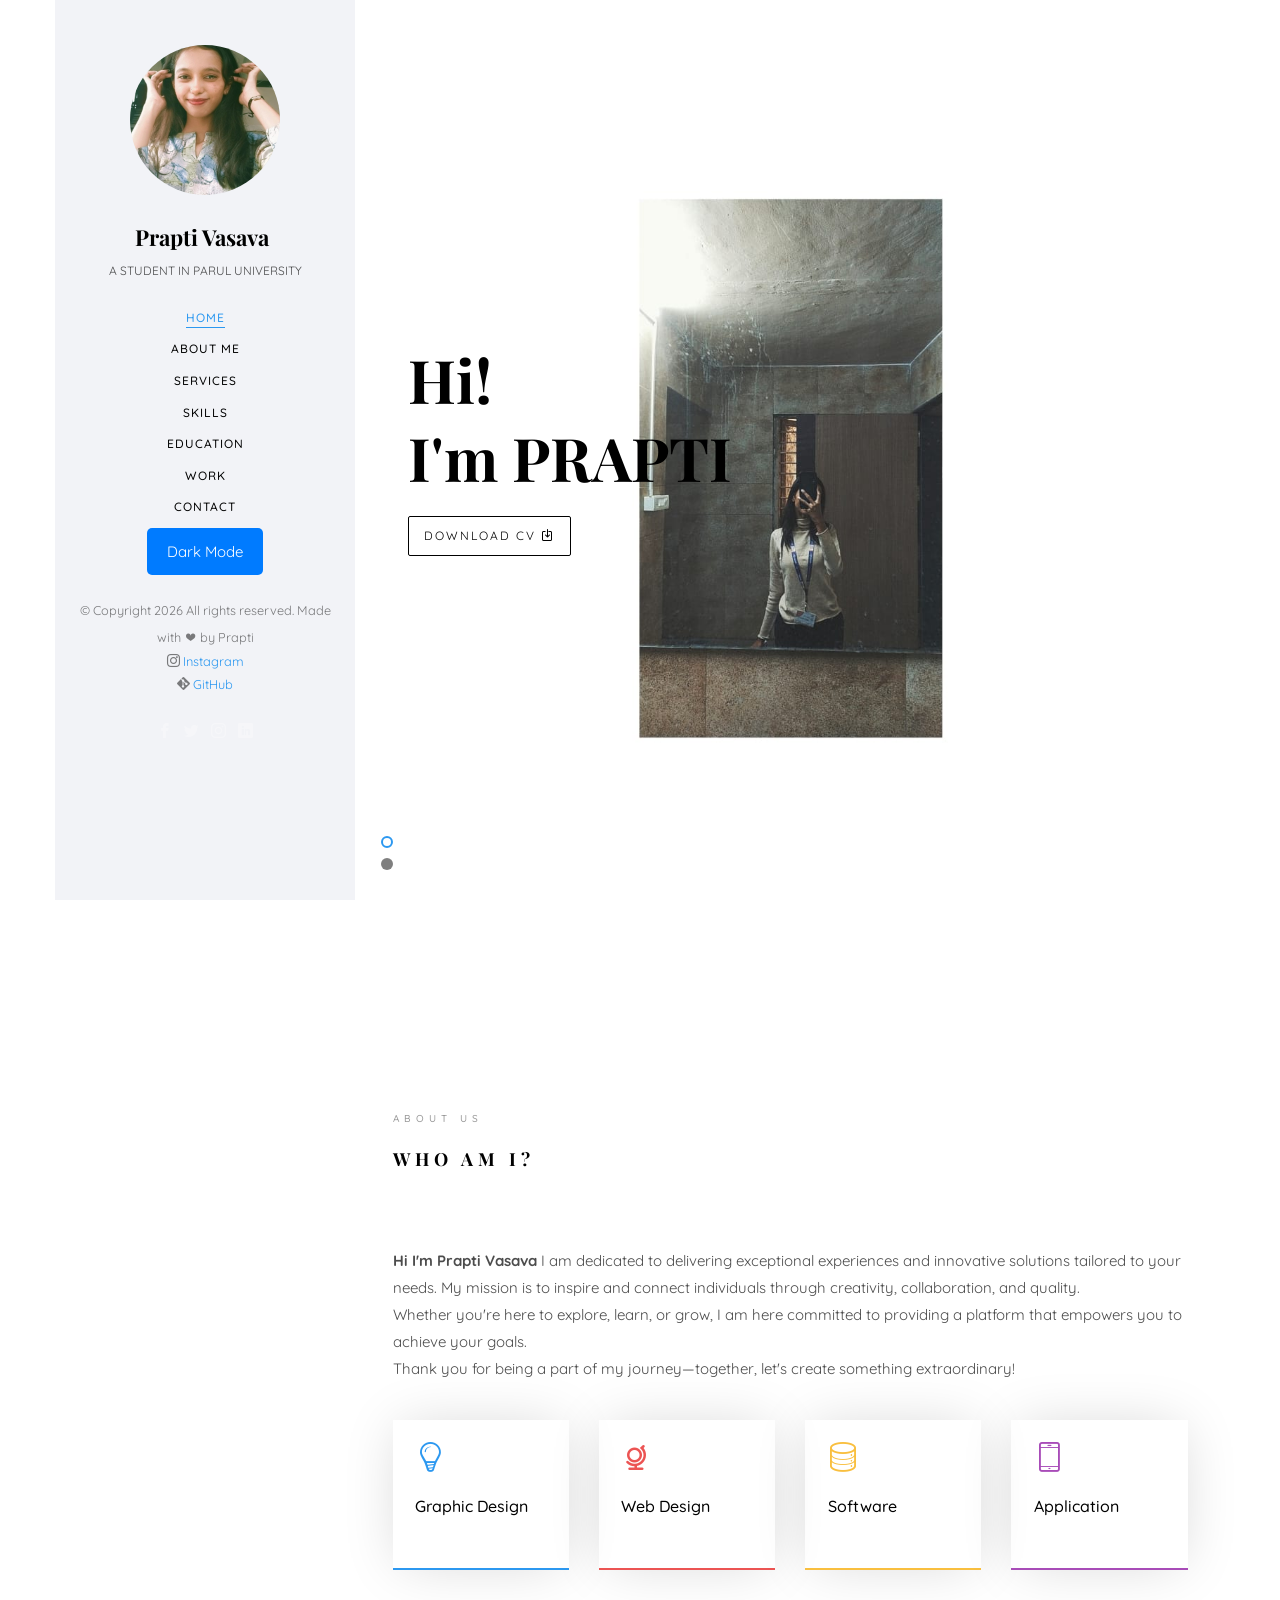
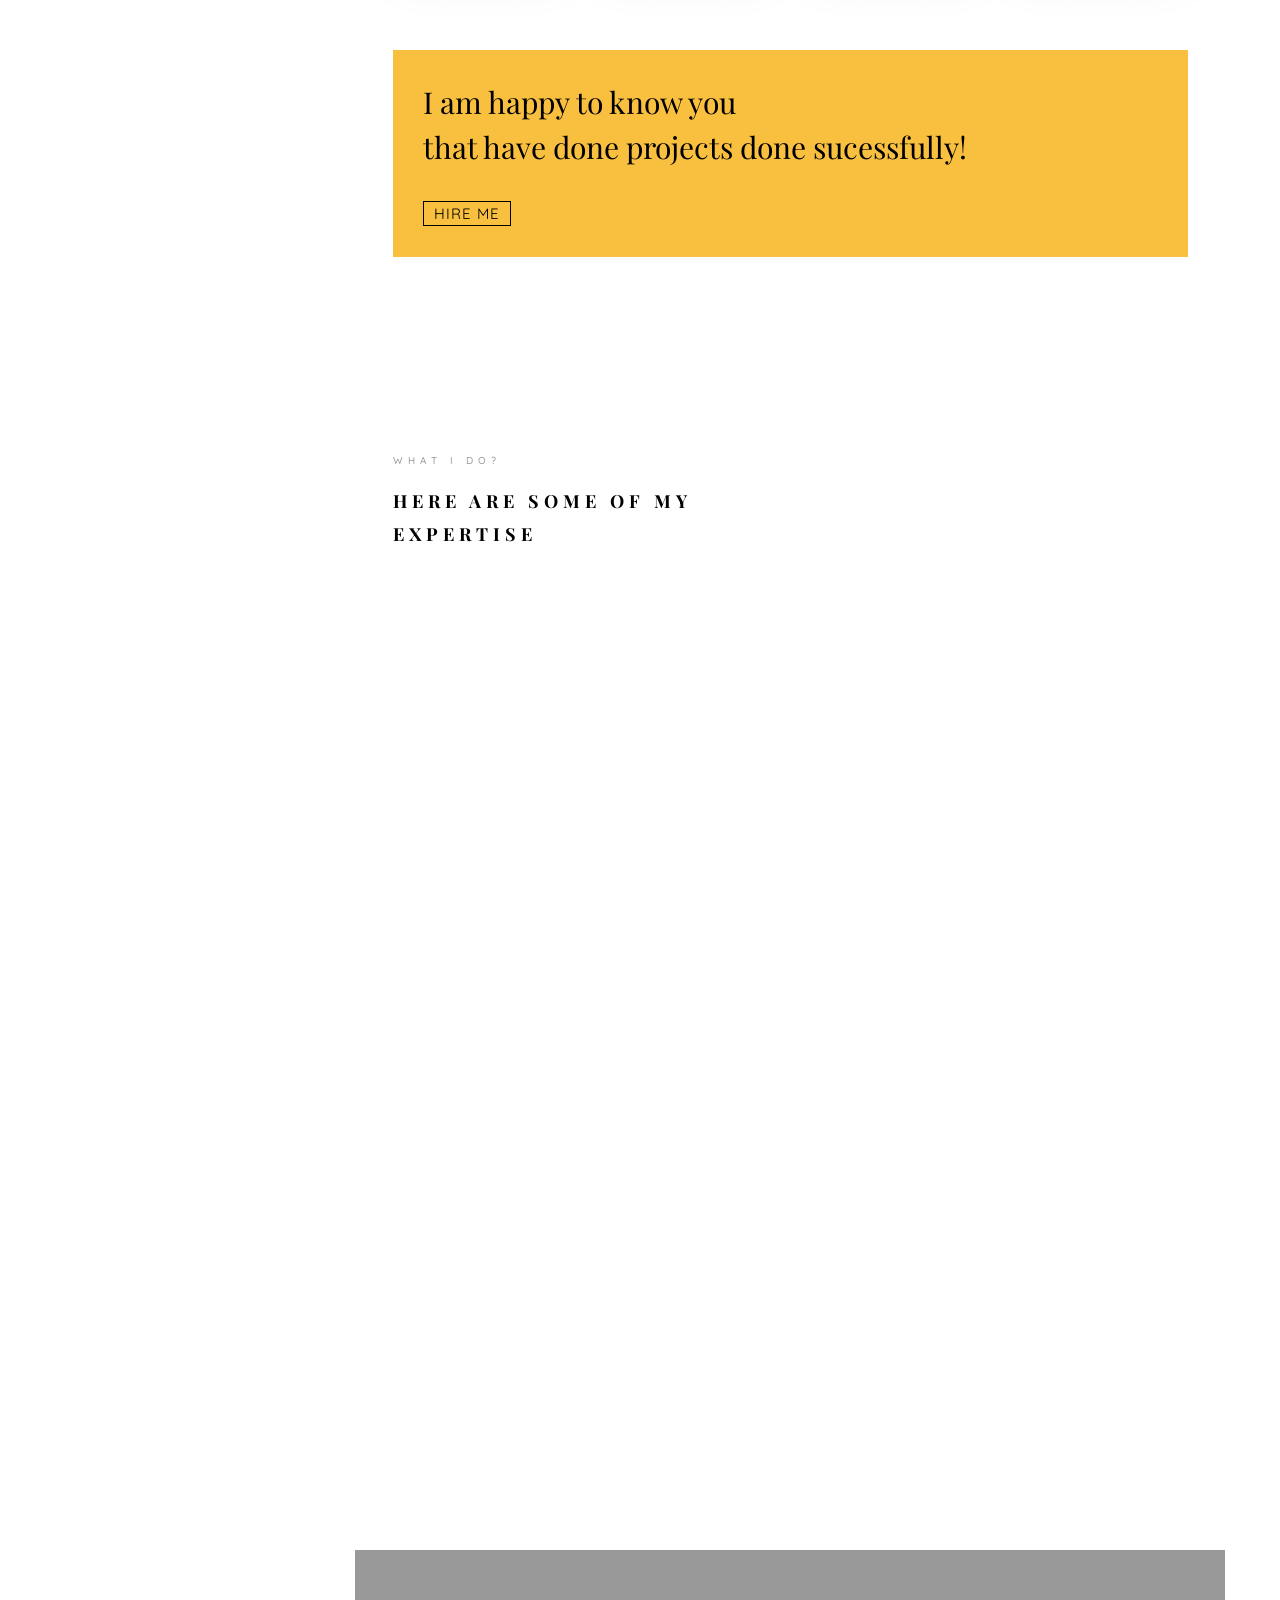
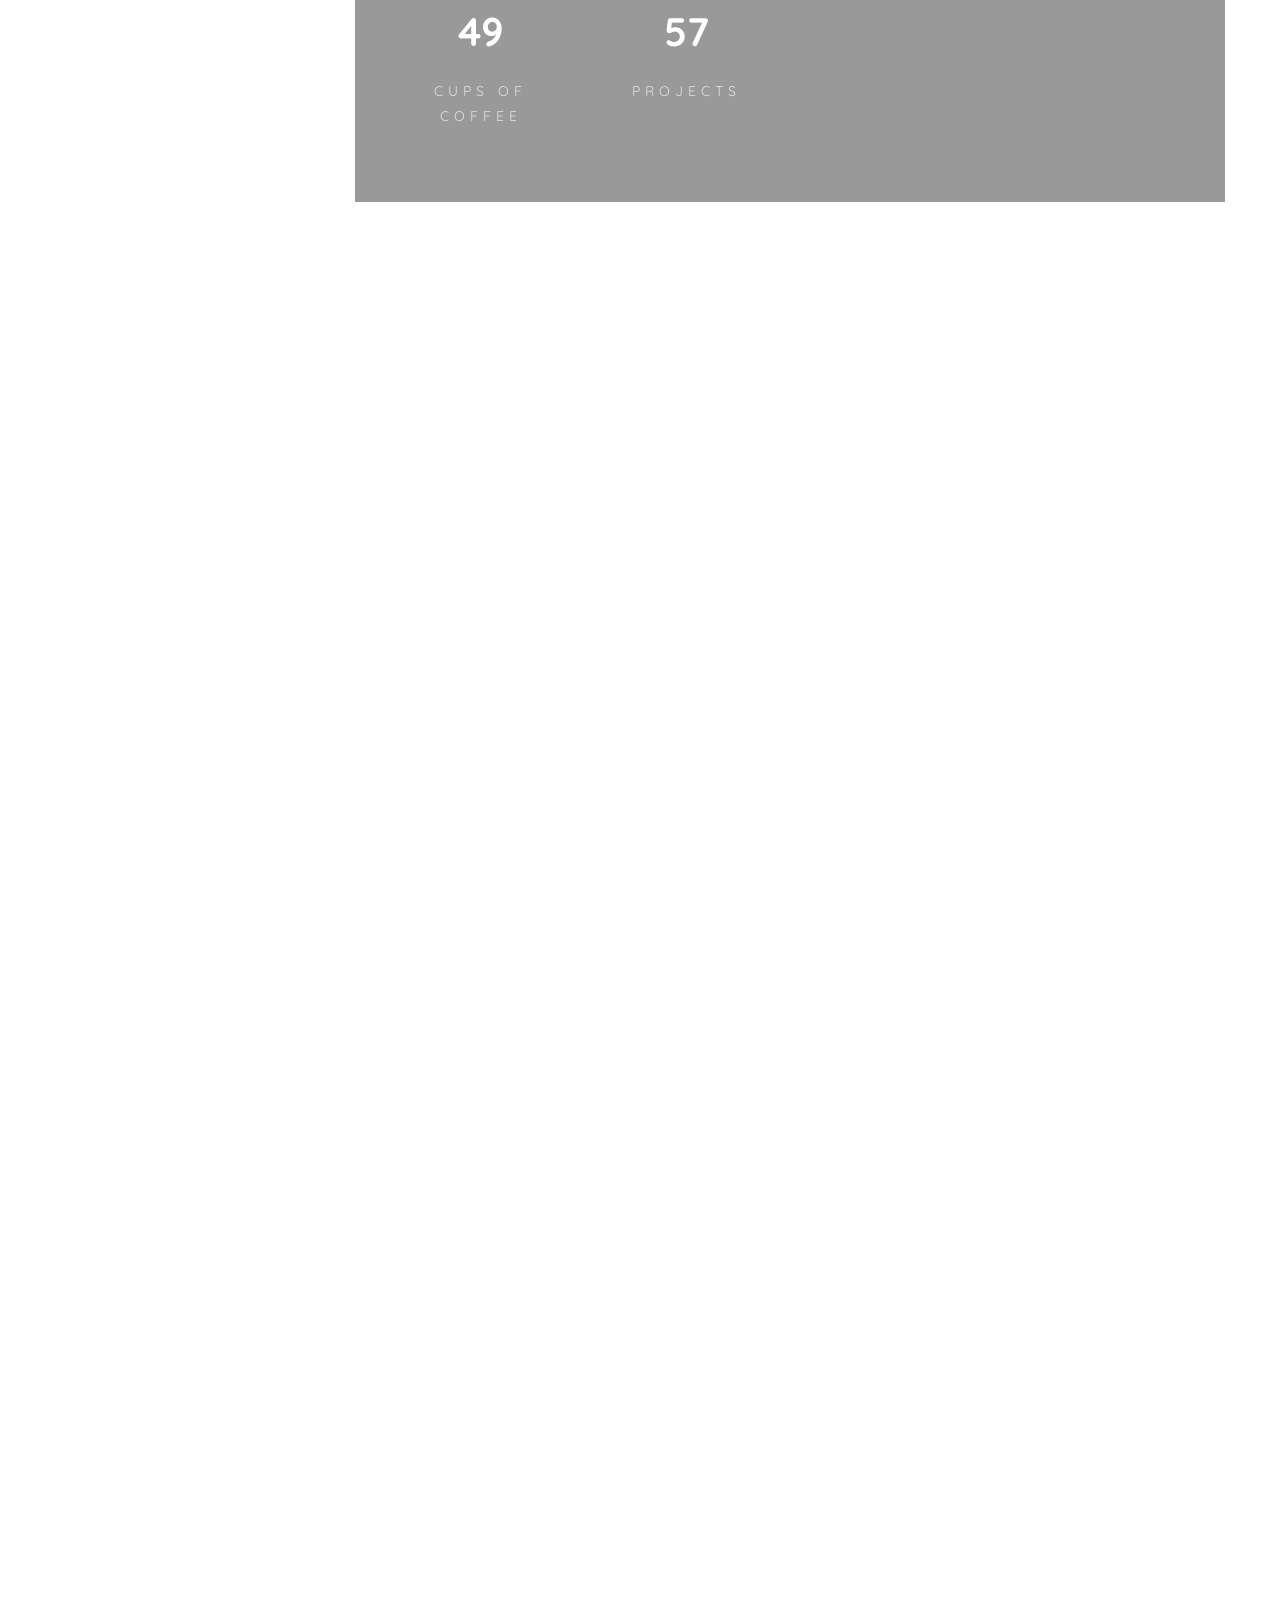
==== index.html @ b692e039 "first commit" ====
<!DOCTYPE HTML>
<html>
	<head>
	<meta charset="utf-8">
	<meta http-equiv="X-UA-Compatible" content="IE=edge">
	<title>Prapti's Portfolio</title>
	<meta name="viewport" content="width=device-width, initial-scale=1">
	<meta name="description" content="" />
	<meta name="keywords" content="" />
	<meta name="author" content="" />

  <!-- Facebook and Twitter integration -->
	<meta property="og:title" content=""/>
	<meta property="og:image" content=""/>
	<meta property="og:url" content=""/>
	<meta property="og:site_name" content=""/>
	<meta property="og:description" content=""/>
	<meta name="twitter:title" content="" />
	<meta name="twitter:image" content="" />
	<meta name="twitter:url" content="" />
	<meta name="twitter:card" content="" />

	<!-- Place favicon.ico and apple-touch-icon.png in the root directory -->
	<link rel="shortcut icon" href="favicon.ico">

	<link href="https://fonts.googleapis.com/css?family=Quicksand:300,400,500,700" rel="stylesheet">
	<link href="https://fonts.googleapis.com/css?family=Playfair+Display:400,400i,700" rel="stylesheet">
	
	<!-- Animate.css -->
	<link rel="stylesheet" href="css/animate.css">
	<!-- Icomoon Icon Fonts-->
	<link rel="stylesheet" href="css/icomoon.css">
	<!-- Bootstrap  -->
	<link rel="stylesheet" href="css/bootstrap.css">
	<!-- Flexslider  -->
	<link rel="stylesheet" href="css/flexslider.css">
	<!-- Flaticons  -->
	<link rel="stylesheet" href="fonts/flaticon/font/flaticon.css">
	<!-- Owl Carousel -->
	<link rel="stylesheet" href="css/owl.carousel.min.css">
	<link rel="stylesheet" href="css/owl.theme.default.min.css">
	<!-- Theme style  -->
	<link rel="stylesheet" href="css/style.css">

	<!-- Modernizr JS -->
	<script src="js/modernizr-2.6.2.min.js"></script>
	<!-- FOR IE9 below -->
	<!--[if lt IE 9]>
	<script src="js/respond.min.js"></script>
	<![endif]-->
             <link rel="shortcut icon" href="favicon.ico" type="image/x-icon">
	</head>

	<body>
		  		
	<div id="colorlib-page">
		<div class="container-wrap">
		<a href="#" class="js-colorlib-nav-toggle colorlib-nav-toggle" data-toggle="collapse" data-target="#navbar" aria-expanded="false" aria-controls="navbar"><i></i></a>
		<aside id="colorlib-aside" role="complementary" class="border js-fullheight">
			<div class="text-center">
				<div class="author-img" style="background-image: url(images/myimage.jpg);"></div>
				<h1 id="colorlib-logo"><a href="#">Prapti Vasava</a></h1>
				<span class="position">A Student</a> in Parul University</span>
			</div>
			<nav id="colorlib-main-menu" role="navigation" class="navbar">
				<div id="navbar" class="collapse">
					<ul>
						<li class="active"><a href="portfolio.html" data-nav-section="home">Home</a></li>
						<li><a href="AboutUs.html" data-nav-section="about">About Me</a></li>
						<li><a href="#" data-nav-section="services">Services</a></li>
						<li><a href="#" data-nav-section="skills">Skills</a></li>
						<li><a href="#" data-nav-section="education">Education</a></li>
						
						<li><a href="#" data-nav-section="work">Work</a></li>
						
						<li><a href="Contactus.html" data-nav-section="contact">Contact</a></li>
						<button id="darkModeToggle">Dark Mode</button>
						<!-- JavaScript for Dark Mode -->
							<script>
								// Add event listener for the toggle button
								document.getElementById('darkModeToggle').addEventListener('click', function () {
									document.body.classList.toggle('dark-mode'); // Toggle the 'dark-mode' class on the body element
								});
						</script>
											</ul>
										</div>
									</nav>
									

										<!-- JavaScript for Auto Scrolling -->
							<script>
								let scrollSpeed = 0; // Pixels per frame

								function autoScroll() {
									window.scrollBy(0, scrollSpeed); // Scroll vertically by the scrollSpeed value
									if ((window.innerHeight + window.scrollY) < document.body.offsetHeight) {
										requestAnimationFrame(autoScroll); // Continue scrolling if not at the bottom
									} else {
										window.scrollTo(0, 0); // Scroll back to the top once reaching the bottom
										requestAnimationFrame(autoScroll); // Restart scrolling
									}
								}

								// Start automatic scrolling when the page loads
								window.onload = autoScroll;
						 </script>



			<div class="colorlib-footer">
				<p><small>&copy; <!-- Link back to Colorlib can't be removed. Template is licensed under CC BY 3.0. -->
Copyright <script>document.write(new Date().getFullYear());</script> All rights reserved. Made with <i class="icon-heart" aria-hidden="true"></i> by Prapti <a href="https://colorlib.com" target="_blank"></a>
<!-- Link back to Colorlib can't be removed. Template is licensed under CC BY 3.0. --> </span> <span><i class="icon-instagram"></i> <a href="https://www.instagram.com/prapti___15/" target="_blank">Instagram</a></span> <span><i class="icon-git"></i> <a href="https://github.com/praptivsv" target="_blank">GitHub</a></span></small></p>
				<ul>
					<li><a href="#"><i class="icon-facebook2"></i></a></li>
					<li><a href="#"><i class="icon-twitter2"></i></a></li>
					<li><a href="#"><i class="icon-instagram"></i></a></li>
					<li><a href="#"><i class="icon-linkedin2"></i></a></li>
				</ul>
			</div>

		</aside>

		<div id="colorlib-main">
			<section id="colorlib-hero" class="js-fullheight" data-section="home">
				<div class="flexslider js-fullheight">
					<ul class="slides">
				   	<li style="background-image: url(images/image1.jpg);">
				   		<div class="overlay"></div>
				   		<div class="container-fluid">
				   			<div class="row">
					   			<div class="col-md-6 col-md-offset-3 col-md-pull-3 col-sm-12 col-xs-12 js-fullheight slider-text">
					   				<div class="slider-text-inner js-fullheight">
					   					<div class="desc">
						   					<h1>Hi! <br>I'm PRAPTI</h1>
			
												<p><a class="btn btn-primary btn-learn">Download CV <i class="icon-download4"></i></a></p>
											</div>
					   				</div>
					   			</div>
					   		</div>
				   		</div>
				   	</li>
				   	<li style="background-image: url(images/image2.jpg);">
				   		<div class="overlay"></div>
				   		<div class="container-fluid">
				   			<div class="row">
					   			<div class="col-md-6 col-md-offset-3 col-md-pull-3 col-sm-12 col-xs-12 js-fullheight slider-text">
					   				<div class="slider-text-inner">
					   					<div class="desc">
						   					<h1>I am <br>a Designer</h1>
												<h2><a href="https://colorlib.com/" target="_blank"></a></h2>
												<p><a class="btn btn-primary btn-learn">View Portfolio <i class="icon-briefcase3"></i></a></p>
											</div>
					   				</div>
					   			</div>
					   		</div>
				   		</div>
				   	</li>
				  	</ul>
			  	</div>
			</section>

			<section class="colorlib-about" data-section="about">
				<div class="colorlib-narrow-content">
					<div class="row">
						<div class="col-md-12">
							<div class="row row-bottom-padded-sm animate-box" data-animate-effect="fadeInLeft">
								<div class="col-md-12">
									<div class="about-desc">
										<span class="heading-meta">About Us</span>
										<h2 class="colorlib-heading">Who Am I?</h2>
										<p><strong>Hi I'm Prapti Vasava</strong> I am dedicated to delivering exceptional experiences and innovative solutions tailored to your needs. My mission is to inspire and connect individuals through creativity, collaboration, and quality. <br>
											Whether you're here to explore, learn, or grow, I am here committed to providing a platform that empowers you to achieve your goals. <br>
											Thank you for being a part of my journey—together, let's create something extraordinary! </p>
									</div>
								</div>
							</div>
							<div class="row">
								<div class="col-md-3 animate-box" data-animate-effect="fadeInLeft">
									<div class="services color-1">
										<span class="icon2"><i class="icon-bulb"></i></span>
										<h3>Graphic Design</h3>
									</div>
								</div>
								<div class="col-md-3 animate-box" data-animate-effect="fadeInRight">
									<div class="services color-2">
										<span class="icon2"><i class="icon-globe-outline"></i></span>
										<h3>Web Design</h3>
									</div>
								</div>
								<div class="col-md-3 animate-box" data-animate-effect="fadeInTop">
									<div class="services color-3">
										<span class="icon2"><i class="icon-data"></i></span>
										<h3>Software</h3>
									</div>
								</div>
								<div class="col-md-3 animate-box" data-animate-effect="fadeInBottom">
									<div class="services color-4">
										<span class="icon2"><i class="icon-phone3"></i></span>
										<h3>Application</h3>
									</div>
								</div>
							</div>
							<div class="row">
								<div class="col-md-12 animate-box" data-animate-effect="fadeInLeft">
									<div class="hire">
										<h2>I am happy to know you <br>that have done projects done sucessfully!</h2>
										<a href="Contactus.html" class="btn-hire">Hire me</a>
									</div>
								</div>
							</div>
						</div>
					</div>
				</div>
			</section>

			<section class="colorlib-services" data-section="services">
				<div class="colorlib-narrow-content">
					<div class="row">
						<div class="col-md-6 col-md-offset-3 col-md-pull-3 animate-box" data-animate-effect="fadeInLeft">
							<span class="heading-meta">What I do?</span>
							<h2 class="colorlib-heading">Here are some of my expertise</h2>
						</div>
					</div>
					<div class="row row-pt-md">
						<div class="col-md-4 text-center animate-box">
							<div class="services color-1">
								<span class="icon">
									<i class="icon-bulb"></i>
								</span>
								<div class="desc">
									<h3>Design and User Interface</h3>
									<p><b>UI/UX Design</b><br>CSS Animation and Transition Effects</p>
								</div>
							</div>
						</div>
						<div class="col-md-4 text-center animate-box">
							<div class="services color-2">
								<span class="icon">
									<i class="icon-data"></i>
								</span>
								<div class="desc">
									<h3>Technical Skills</h3>
									<p><b>Programming Languages:</b> HTML,CSS,JS,Python,Java. <br>
									   <b>Web Development:</b> Responsive Design <br>
									</p>
								</div>
							</div>
						</div>
						<div class="col-md-4 text-center animate-box">
							<div class="services color-3">
								<span class="icon">
									<i class="icon-phone3"></i>
								</span>
								<div class="desc">
									<h3>Soft Skills</h3>
									<p>Communication and Collaboration <br>
									   Time Management, Leadership and Teamwork</p>
								</div>
							</div>
						</div>
						<div class="col-md-4 text-center animate-box">
							<div class="services color-4">
								<span class="icon">
									<i class="icon-layers2"></i>
								</span>
								<div class="desc">
									<h3>Tools and Technologies</h3>
									<p>DEs and Code Editors: Visual Studio Code and Eclipse</p>
								</div>
							</div>
						</div>
						<div class="col-md-4 text-center animate-box">
							<div class="services color-5">
								<span class="icon">
									<i class="icon-data"></i>
								</span>
								<div class="desc">
									<h3>CMS (Content Management Systems)</h3>
									<p>Customizing themes and templates using HTML, CSS, and sometimes JavaScript.</p>
								</div>
							</div>
						</div>
						<div class="col-md-4 text-center animate-box">
							<div class="services color-6">
								<span class="icon">
									<i class="icon-phone3"></i>
								</span>
								<div class="desc">
									<h3>Graphic Design for Web</h3>
									<p>Skills in creating custom graphics,icons, and banners using tools like Adobe Photoshop or Canva.</p>
								</div>
							</div>
						</div>
					</div>
				</div>
			</section>
			
			<div id="colorlib-counter" class="colorlib-counters" style="background-image: url(images/nature.jpg);" data-stellar-background-ratio="0.5">
				<div class="overlay"></div>
				<div class="colorlib-narrow-content">
					<div class="row">
					</div>
					<div class="row">
						<div class="col-md-3 text-center animate-box">
							<span class="colorlib-counter js-counter" data-from="0" data-to="309" data-speed="5000" data-refresh-interval="50"></span>
							<span class="colorlib-counter-label">Cups of coffee</span>
						</div>
						<div class="col-md-3 text-center animate-box">
							<span class="colorlib-counter js-counter" data-from="0" data-to="356" data-speed="5000" data-refresh-interval="50"></span>
							<span class="colorlib-counter-label">Projects</span>
						</div>
						<div class="col-md-3 text-center animate-box">
							<span class="colorlib-counter js-counter" data-from="0" data-to="30" data-speed="5000" data-refresh-interval="50"></span>
							<span class="colorlib-counter-label">Clients</span>
						</div>
						<div class="col-md-3 text-center animate-box">
							<span class="colorlib-counter js-counter" data-from="0" data-to="10" data-speed="5000" data-refresh-interval="50"></span>
							<span class="colorlib-counter-label">Partners</span>
						</div>
					</div>
				</div>
			</div>

			<section class="colorlib-skills" data-section="skills">
				<div class="colorlib-narrow-content">
					<div class="row">
						<div class="col-md-6 col-md-offset-3 col-md-pull-3 animate-box" data-animate-effect="fadeInLeft">
							<span class="heading-meta">My Specialty</span>
							<h2 class="colorlib-heading animate-box">My Skills</h2>
						</div>
					</div>
					<div class="row">
						<div class="col-md-12 animate-box" data-animate-effect="fadeInLeft">
							<p>The Big Oxmox advised her not to do so, because there were thousands of bad Commas, wild Question Marks and devious Semikoli, but the Little Blind Text didn’t listen. She packed her seven versalia, put her initial into the belt and made herself on the way.</p>
						</div>
						<div class="col-md-6 animate-box" data-animate-effect="fadeInLeft">
							<div class="progress-wrap">
								<h3>Photoshop</h3>
								<div class="progress">
								 	<div class="progress-bar color-1" role="progressbar" aria-valuenow="50"
								  	aria-valuemin="0" aria-valuemax="100" style="width:50%">
								    <span>50%</span>
								  	</div>
								</div>
							</div>
						</div>
						<div class="col-md-6 animate-box" data-animate-effect="fadeInRight">
							<div class="progress-wrap">
								<h3>jQuery</h3>
								<div class="progress">
								 	<div class="progress-bar color-2" role="progressbar" aria-valuenow="60"
								  	aria-valuemin="0" aria-valuemax="100" style="width:60%">
								    <span>60%</span>
								  	</div>
								</div>
							</div>
						</div>
						<div class="col-md-6 animate-box" data-animate-effect="fadeInLeft">
							<div class="progress-wrap">
								<h3>HTML5</h3>
								<div class="progress">
								 	<div class="progress-bar color-3" role="progressbar" aria-valuenow="85"
								  	aria-valuemin="0" aria-valuemax="100" style="width:85%">
								    <span>85%</span>
								  	</div>
								</div>
							</div>
						</div>
						<div class="col-md-6 animate-box" data-animate-effect="fadeInRight">
							<div class="progress-wrap">
								<h3>CSS3</h3>
								<div class="progress">
								 	<div class="progress-bar color-4" role="progressbar" aria-valuenow="50"
								  	aria-valuemin="0" aria-valuemax="100" style="width:50%">
								    <span>50%</span>
								  	</div>
								</div>
							</div>
						</div>
						<div class="col-md-6 animate-box" data-animate-effect="fadeInLeft">
							<div class="progress-wrap">
								<h3>WordPress</h3>
								<div class="progress">
								 	<div class="progress-bar color-5" role="progressbar" aria-valuenow="10"
								  	aria-valuemin="0" aria-valuemax="100" style="width:10%">
								    <span>10%</span>
								  	</div>
								</div>
							</div>
						</div>
						<div class="col-md-6 animate-box" data-animate-effect="fadeInRight">
							<div class="progress-wrap">
								<h3>SEO</h3>
								<div class="progress">
								 	<div class="progress-bar color-6" role="progressbar" aria-valuenow="0"
								  	aria-valuemin="0" aria-valuemax="100" style="width:0%">
								    <span>0%</span>
								  	</div>
								</div>
							</div>
						</div>
					</div>
				</div>
			</section>

			<section class="colorlib-education" data-section="education">
				<div class="colorlib-narrow-content">
					<div class="row">
						<div class="col-md-6 col-md-offset-3 col-md-pull-3 animate-box" data-animate-effect="fadeInLeft">
							<span class="heading-meta">Education</span>
							<h2 class="colorlib-heading animate-box">Education</h2>
						</div>
					</div>
					<div class="row">
						<div class="col-md-12 animate-box" data-animate-effect="fadeInLeft">
							<div class="fancy-collapse-panel">
								<div class="panel-group" id="accordion" role="tablist" aria-multiselectable="true">
									<div class="panel panel-default">
									    <div class="panel-heading" role="tab" id="headingOne">
									        <h4 class="panel-title">
									            <a data-toggle="collapse" data-parent="#accordion" href="#collapseOne" aria-expanded="true" aria-controls="collapseOne">Bachelor Degree Graphic Design
									            </a>
									        </h4>
									    </div>
									    <div id="collapseOne" class="panel-collapse collapse in" role="tabpanel" aria-labelledby="headingOne">
									         <div class="panel-body">
									            <div class="row">
										      		<div class="col-md-6">
										      			<p>Currently studying Btech of Copmuter Science at <strong>PARUL UNIVERSITY</strong> </p>
										      		</div>
										      		<div class="col-md-6">
										      			
										      		</div>
										      	</div>
									         </div>
									    </div>
									</div>
									
									<div class="panel panel-default">
									    <div class="panel-heading" role="tab" id="headingThree">
									        <h4 class="panel-title">
									            <a class="collapsed" data-toggle="collapse" data-parent="#accordion" href="#collapseThree" aria-expanded="false" aria-controls="collapseThree">Diploma in Computer Engineering
									            </a>
									        </h4>
									    </div>
									    <div id="collapseThree" class="panel-collapse collapse" role="tabpanel" aria-labelledby="headingThree">
									        <div class="panel-body">
									            <p>Completed Diploma in Computer from <strong>RMS CAMPUS</strong>, with 8.98 CGPA</p>	
									        </div>
									    </div>
									</div>


									<div class="panel panel-default">
									    <div class="panel-heading" role="tab" id="headingFive">
									        <h4 class="panel-title">
									            <a class="collapsed" data-toggle="collapse" data-parent="#accordion" href="#collapseFive" aria-expanded="false" aria-controls="collapseFive">High School Secondary Education
									            </a>
									        </h4>
									    </div>
									    <div id="collapseFive" class="panel-collapse collapse" role="tabpanel" aria-labelledby="headingFive">
									        <div class="panel-body">
									            <p>Completed higher education throug <strong>SHREE AMBE VIDYALAYA SCHOOL</strong>, with great learning skills</p>	
									        </div>
									    </div>
									</div>
								</div>
							</div>
						</div>
					</div>
				</div>
			</section>

			<section class="colorlib-work" data-section="work">
				<div class="colorlib-narrow-content">
					<div class="row">
						<div class="col-md-6 col-md-offset-3 col-md-pull-3 animate-box" data-animate-effect="fadeInLeft">
							<span class="heading-meta">My Work</span>
							<h2 class="colorlib-heading animate-box">Recent Work</h2>
						</div>
					</div>
					
					<div class="row">
						<div class="col-md-6 animate-box" data-animate-effect="fadeInLeft">
							<div class="project" style="background-image: url(images/logo.png);">
								<div class="desc">
									<div class="con">
										<h3><a href="../homepage.html">Work 01</a></h3>
										<span>Website</span>
										<p class="icon">
											<span><a href="#"><i class="icon-share3"></i></a></span>
											<span><a href="#"><i class="icon-eye"></i> 100</a></span>
											<span><a href="#"><i class="icon-heart"></i> 49</a></span>
										</p>
									</div>
								</div>
							</div>
						</div>
						<div class="col-md-6 animate-box" data-animate-effect="fadeInRight">
							<div class="project" style="background-image: url(images/jewll.png);">
								<div class="desc">
									<div class="con">
										<h3><a href="D:/Projects/Jewll/index.html">Work 02</a></h3>
										<span>Animation</span>
										<p class="icon">
											<span><a href="#"><i class="icon-share3"></i></a></span>
											<span><a href="#"><i class="icon-eye"></i> 100</a></span>
											<span><a href="#"><i class="icon-heart"></i> 49</a></span>
										</p>
									</div>
								</div>
							</div>
						</div>
						<div class="col-md-6 animate-box" data-animate-effect="fadeInTop">
							<div class="project" style="background-image: url(images/img-3.jpg);">
								<div class="desc">
									<div class="con">
										<h3><a href="work.html">Work 03</a></h3>
										<span>Illustration</span>
										<p class="icon">
											<span><a href="#"><i class="icon-share3"></i></a></span>
											<span><a href="#"><i class="icon-eye"></i> 100</a></span>
											<span><a href="#"><i class="icon-heart"></i> 49</a></span>
										</p>
									</div>
								</div>
							</div>
						</div>
						<div class="col-md-6 animate-box" data-animate-effect="fadeInBottom">
							<div class="project" style="background-image: url(images/img-4.jpg);">
								<div class="desc">
									<div class="con">
										<h3><a href="work.html">Work 04</a></h3>
										<span>Application</span>
										<p class="icon">
											<span><a href="#"><i class="icon-share3"></i></a></span>
											<span><a href="#"><i class="icon-eye"></i> 100</a></span>
											<span><a href="#"><i class="icon-heart"></i> 49</a></span>
										</p>
									</div>
								</div>
							</div>
						</div>
						<div class="col-md-6 animate-box" data-animate-effect="fadeInLeft">
							<div class="project" style="background-image: url(images/img-5.jpg);">
								<div class="desc">
									<div class="con">
										<h3><a href="work.html">Work 05</a></h3>
										<span>Graphic, Logo</span>
										<p class="icon">
											<span><a href="#"><i class="icon-share3"></i></a></span>
											<span><a href="#"><i class="icon-eye"></i> 100</a></span>
											<span><a href="#"><i class="icon-heart"></i> 49</a></span>
										</p>
									</div>
								</div>
							</div>
						</div>
						<div class="col-md-6 animate-box" data-animate-effect="fadeInRight">
							<div class="project" style="background-image: url(images/img-6.jpg);">
								<div class="desc">
									<div class="con">
										<h3><a href="work.html">Work 06</a></h3>
										<span>Web Design</span>
										<p class="icon">
											<span><a href="#"><i class="icon-share3"></i></a></span>
											<span><a href="#"><i class="icon-eye"></i> 100</a></span>
											<span><a href="#"><i class="icon-heart"></i> 49</a></span>
										</p>
									</div>
								</div>
							</div>
						</div>
					</div>
					<div class="row">
						<div class="col-md-12 animate-box">
							<p><a href="#" class="btn btn-primary btn-lg btn-load-more">Load more <i class="icon-reload"></i></a></p>
						</div>
					</div>
				</div>
			</section>

			

			<section class="colorlib-contact" data-section="contact">
				<div class="colorlib-narrow-content">
					<div class="row">
						<div class="col-md-6 col-md-offset-3 col-md-pull-3 animate-box" data-animate-effect="fadeInLeft">
							<span class="heading-meta">Get in Touch</span>
							<h2 class="colorlib-heading">Contact</h2>
						</div>
					</div>
					<div class="row">
						<div class="col-md-5">
							<div class="colorlib-feature colorlib-feature-sm animate-box" data-animate-effect="fadeInLeft">
								<div class="colorlib-icon">
									<i class="icon-globe-outline"></i>
								</div>
								<div class="colorlib-text">
									<p><a href="#">info@domain.com</a></p>
								</div>
							</div>

							<div class="colorlib-feature colorlib-feature-sm animate-box" data-animate-effect="fadeInLeft">
								<div class="colorlib-icon">
									<i class="icon-map"></i>
								</div>
								<div class="colorlib-text">
									<p>B/130 Ramdev Nagar</p>
								</div>
							</div>

							<div class="colorlib-feature colorlib-feature-sm animate-box" data-animate-effect="fadeInLeft">
								<div class="colorlib-icon">
									<i class="icon-phone"></i>
								</div>
								<div class="colorlib-text">
									<p><a href="tel://">+123 456 7890</a></p>
								</div>
							</div>
						</div>
						<div class="col-md-7 col-md-push-1">
							<div class="row">
								<div class="col-md-10 col-md-offset-1 col-md-pull-1 animate-box" data-animate-effect="fadeInRight">
									<form action="">
										<div class="form-group">
											<input type="text" class="form-control" placeholder="Name">
										</div>
										<div class="form-group">
											<input type="text" class="form-control" placeholder="Email">
										</div>
										<div class="form-group">
											<input type="text" class="form-control" placeholder="Subject">
										</div>
										<div class="form-group">
											<textarea name="" id="message" cols="30" rows="7" class="form-control" placeholder="Message"></textarea>
										</div>
										<div class="form-group">
											<input type="submit" class="btn btn-primary btn-send-message" value="Send Message">
										</div>
									</form>
								</div>
								
							</div>
						</div>
					</div>
				</div>
			</section>

		</div><!-- end:colorlib-main -->
	</div><!-- end:container-wrap -->
	</div><!-- end:colorlib-page -->

	<!-- jQuery -->
	<script src="js/jquery.min.js"></script>
	<!-- jQuery Easing -->
	<script src="js/jquery.easing.1.3.js"></script>
	<!-- Bootstrap -->
	<script src="js/bootstrap.min.js"></script>
	<!-- Waypoints -->
	<script src="js/jquery.waypoints.min.js"></script>
	<!-- Flexslider -->
	<script src="js/jquery.flexslider-min.js"></script>
	<!-- Owl carousel -->
	<script src="js/owl.carousel.min.js"></script>
	<!-- Counters -->
	<script src="js/jquery.countTo.js"></script>
	
	
	<!-- MAIN JS -->
	<script src="js/main.js"></script>

	</body>
</html>
---- css/icomoon.css ----
@font-face {
  font-family: 'icomoon';
  src:  url('fonts/icomoon.eot?6py85u');
  src:  url('fonts/icomoon.eot?6py85u#iefix') format('embedded-opentype'),
    url('fonts/icomoon.ttf?6py85u') format('truetype'),
    url('fonts/icomoon.woff?6py85u') format('woff'),
    url('fonts/icomoon.svg?6py85u#icomoon') format('svg');
  font-weight: normal;
  font-style: normal;
}

[class^="icon-"], [class*=" icon-"] {
  /* use !important to prevent issues with browser extensions that change fonts */
  font-family: 'icomoon' !important;
  speak: none;
  font-style: normal;
  font-weight: normal;
  font-variant: normal;
  text-transform: none;
  line-height: 1;

  /* Better Font Rendering =========== */
  -webkit-font-smoothing: antialiased;
  -moz-osx-font-smoothing: grayscale;
}

.icon-times:before {
  content: "\e930";
}
.icon-tick:before {
  content: "\e931";
}
.icon-plus:before {
  content: "\e932";
}
.icon-minus:before {
  content: "\e933";
}
.icon-equals:before {
  content: "\e934";
}
.icon-divide:before {
  content: "\e935";
}
.icon-chevron-right:before {
  content: "\e936";
}
.icon-chevron-left:before {
  content: "\e937";
}
.icon-arrow-right-thick:before {
  content: "\e938";
}
.icon-arrow-left-thick:before {
  content: "\e939";
}
.icon-th-small:before {
  content: "\e93a";
}
.icon-th-menu:before {
  content: "\e93b";
}
.icon-th-list:before {
  content: "\e93c";
}
.icon-th-large:before {
  content: "\e93d";
}
.icon-home:before {
  content: "\e93e";
}
.icon-arrow-forward:before {
  content: "\e93f";
}
.icon-arrow-back:before {
  content: "\e940";
}
.icon-rss:before {
  content: "\e941";
}
.icon-location:before {
  content: "\e942";
}
.icon-link:before {
  content: "\e943";
}
.icon-image:before {
  content: "\e944";
}
.icon-arrow-up-thick:before {
  content: "\e945";
}
.icon-arrow-down-thick:before {
  content: "\e946";
}
.icon-starburst:before {
  content: "\e947";
}
.icon-starburst-outline:before {
  content: "\e948";
}
.icon-star3:before {
  content: "\e949";
}
.icon-flow-children:before {
  content: "\e94a";
}
.icon-export:before {
  content: "\e94b";
}
.icon-delete2:before {
  content: "\e94c";
}
.icon-delete-outline:before {
  content: "\e94d";
}
.icon-cloud-storage:before {
  content: "\e94e";
}
.icon-wi-fi:before {
  content: "\e94f";
}
.icon-heart:before {
  content: "\e950";
}
.icon-flash:before {
  content: "\e951";
}
.icon-cancel:before {
  content: "\e952";
}
.icon-backspace:before {
  content: "\e953";
}
.icon-attachment:before {
  content: "\e954";
}
.icon-arrow-move:before {
  content: "\e955";
}
.icon-warning:before {
  content: "\e956";
}
.icon-user:before {
  content: "\e957";
}
.icon-radar:before {
  content: "\e958";
}
.icon-lock-open:before {
  content: "\e959";
}
.icon-lock-closed:before {
  content: "\e95a";
}
.icon-location-arrow:before {
  content: "\e95b";
}
.icon-info:before {
  content: "\e95c";
}
.icon-user-delete:before {
  content: "\e95d";
}
.icon-user-add:before {
  content: "\e95e";
}
.icon-media-pause:before {
  content: "\e95f";
}
.icon-group:before {
  content: "\e960";
}
.icon-chart-pie:before {
  content: "\e961";
}
.icon-chart-line:before {
  content: "\e962";
}
.icon-chart-bar:before {
  content: "\e963";
}
.icon-chart-area:before {
  content: "\e964";
}
.icon-video:before {
  content: "\e965";
}
.icon-point-of-interest:before {
  content: "\e966";
}
.icon-infinity:before {
  content: "\e967";
}
.icon-globe:before {
  content: "\e968";
}
.icon-eye:before {
  content: "\e969";
}
.icon-cog:before {
  content: "\e96a";
}
.icon-camera:before {
  content: "\e96b";
}
.icon-upload:before {
  content: "\e96c";
}
.icon-scissors:before {
  content: "\e96d";
}
.icon-refresh:before {
  content: "\e96e";
}
.icon-pin:before {
  content: "\e96f";
}
.icon-key:before {
  content: "\e970";
}
.icon-info-large:before {
  content: "\e971";
}
.icon-eject:before {
  content: "\e972";
}
.icon-download:before {
  content: "\e973";
}
.icon-zoom:before {
  content: "\e974";
}
.icon-zoom-out:before {
  content: "\e975";
}
.icon-zoom-in:before {
  content: "\e976";
}
.icon-sort-numerically:before {
  content: "\e977";
}
.icon-sort-alphabetically:before {
  content: "\e978";
}
.icon-input-checked:before {
  content: "\e979";
}
.icon-calender:before {
  content: "\e97a";
}
.icon-world2:before {
  content: "\e97b";
}
.icon-notes:before {
  content: "\e97c";
}
.icon-code:before {
  content: "\e97d";
}
.icon-arrow-sync:before {
  content: "\e97e";
}
.icon-arrow-shuffle:before {
  content: "\e97f";
}
.icon-arrow-repeat:before {
  content: "\e980";
}
.icon-arrow-minimise:before {
  content: "\e981";
}
.icon-arrow-maximise:before {
  content: "\e982";
}
.icon-arrow-loop:before {
  content: "\e983";
}
.icon-anchor:before {
  content: "\e984";
}
.icon-spanner:before {
  content: "\e985";
}
.icon-puzzle:before {
  content: "\e986";
}
.icon-power:before {
  content: "\e987";
}
.icon-plane:before {
  content: "\e988";
}
.icon-pi:before {
  content: "\e989";
}
.icon-phone:before {
  content: "\e98a";
}
.icon-microphone2:before {
  content: "\e98b";
}
.icon-media-rewind:before {
  content: "\e98c";
}
.icon-flag:before {
  content: "\e98d";
}
.icon-adjust-brightness:before {
  content: "\e98e";
}
.icon-waves:before {
  content: "\e98f";
}
.icon-social-twitter:before {
  content: "\e990";
}
.icon-social-facebook:before {
  content: "\e991";
}
.icon-social-dribbble:before {
  content: "\e992";
}
.icon-media-stop:before {
  content: "\e993";
}
.icon-media-record:before {
  content: "\e994";
}
.icon-media-play:before {
  content: "\e995";
}
.icon-media-fast-forward:before {
  content: "\e996";
}
.icon-media-eject:before {
  content: "\e997";
}
.icon-social-vimeo:before {
  content: "\e998";
}
.icon-social-tumbler:before {
  content: "\e999";
}
.icon-social-skype:before {
  content: "\e99a";
}
.icon-social-pinterest:before {
  content: "\e99b";
}
.icon-social-linkedin:before {
  content: "\e99c";
}
.icon-social-last-fm:before {
  content: "\e99d";
}
.icon-social-github:before {
  content: "\e99e";
}
.icon-social-flickr:before {
  content: "\e99f";
}
.icon-at:before {
  content: "\e9a0";
}
.icon-times-outline:before {
  content: "\e9a1";
}
.icon-plus-outline:before {
  content: "\e9a2";
}
.icon-minus-outline:before {
  content: "\e9a3";
}
.icon-tick-outline:before {
  content: "\e9a4";
}
.icon-th-large-outline:before {
  content: "\e9a5";
}
.icon-equals-outline:before {
  content: "\e9a6";
}
.icon-divide-outline:before {
  content: "\e9a7";
}
.icon-chevron-right-outline:before {
  content: "\e9a8";
}
.icon-chevron-left-outline:before {
  content: "\e9a9";
}
.icon-arrow-right-outline:before {
  content: "\e9aa";
}
.icon-arrow-left-outline:before {
  content: "\e9ab";
}
.icon-th-small-outline:before {
  content: "\e9ac";
}
.icon-th-menu-outline:before {
  content: "\e9ad";
}
.icon-th-list-outline:before {
  content: "\e9ae";
}
.icon-news2:before {
  content: "\e9b1";
}
.icon-home-outline:before {
  content: "\e9b2";
}
.icon-arrow-up-outline:before {
  content: "\e9b3";
}
.icon-arrow-forward-outline:before {
  content: "\e9b4";
}
.icon-arrow-down-outline:before {
  content: "\e9b5";
}
.icon-arrow-back-outline:before {
  content: "\e9b6";
}
.icon-trash3:before {
  content: "\e9b7";
}
.icon-rss-outline:before {
  content: "\e9b8";
}
.icon-message:before {
  content: "\e9b9";
}
.icon-location-outline:before {
  content: "\e9ba";
}
.icon-link-outline:before {
  content: "\e9bb";
}
.icon-image-outline:before {
  content: "\e9bc";
}
.icon-export-outline:before {
  content: "\e9bd";
}
.icon-cross:before {
  content: "\e9be";
}
.icon-wi-fi-outline:before {
  content: "\e9bf";
}
.icon-star-outline:before {
  content: "\e9c0";
}
.icon-media-pause-outline:before {
  content: "\e9c1";
}
.icon-mail:before {
  content: "\e9c2";
}
.icon-heart-outline:before {
  content: "\e9c3";
}
.icon-flash-outline:before {
  content: "\e9c4";
}
.icon-cancel-outline:before {
  content: "\e9c5";
}
.icon-beaker:before {
  content: "\e9c6";
}
.icon-arrow-move-outline:before {
  content: "\e9c7";
}
.icon-watch2:before {
  content: "\e9c8";
}
.icon-warning-outline:before {
  content: "\e9c9";
}
.icon-time:before {
  content: "\e9ca";
}
.icon-radar-outline:before {
  content: "\e9cb";
}
.icon-lock-open-outline:before {
  content: "\e9cc";
}
.icon-location-arrow-outline:before {
  content: "\e9cd";
}
.icon-info-outline:before {
  content: "\e9ce";
}
.icon-backspace-outline:before {
  content: "\e9cf";
}
.icon-attachment-outline:before {
  content: "\e9d0";
}
.icon-user-outline:before {
  content: "\e9d1";
}
.icon-user-delete-outline:before {
  content: "\e9d2";
}
.icon-user-add-outline:before {
  content: "\e9d3";
}
.icon-lock-closed-outline:before {
  content: "\e9d4";
}
.icon-group-outline:before {
  content: "\e9d5";
}
.icon-chart-pie-outline:before {
  content: "\e9d6";
}
.icon-chart-line-outline:before {
  content: "\e9d7";
}
.icon-chart-bar-outline:before {
  content: "\e9d8";
}
.icon-chart-area-outline:before {
  content: "\e9d9";
}
.icon-video-outline:before {
  content: "\e9da";
}
.icon-point-of-interest-outline:before {
  content: "\e9db";
}
.icon-map:before {
  content: "\e9dc";
}
.icon-key-outline:before {
  content: "\e9dd";
}
.icon-infinity-outline:before {
  content: "\e9de";
}
.icon-globe-outline:before {
  content: "\e9df";
}
.icon-eye-outline:before {
  content: "\e9e0";
}
.icon-cog-outline:before {
  content: "\e9e1";
}
.icon-camera-outline:before {
  content: "\e9e2";
}
.icon-upload-outline:before {
  content: "\e9e3";
}
.icon-support:before {
  content: "\e9e4";
}
.icon-scissors-outline:before {
  content: "\e9e5";
}
.icon-refresh-outline:before {
  content: "\e9e6";
}
.icon-info-large-outline:before {
  content: "\e9e7";
}
.icon-eject-outline:before {
  content: "\e9e8";
}
.icon-download-outline:before {
  content: "\e9e9";
}
.icon-battery-mid:before {
  content: "\e9ea";
}
.icon-battery-low:before {
  content: "\e9eb";
}
.icon-battery-high:before {
  content: "\e9ec";
}
.icon-zoom-outline:before {
  content: "\e9ed";
}
.icon-zoom-out-outline:before {
  content: "\e9ee";
}
.icon-zoom-in-outline:before {
  content: "\e9ef";
}
.icon-tag3:before {
  content: "\e9f0";
}
.icon-tabs-outline:before {
  content: "\e9f1";
}
.icon-pin-outline:before {
  content: "\e9f2";
}
.icon-message-typing:before {
  content: "\e9f3";
}
.icon-directions:before {
  content: "\e9f4";
}
.icon-battery-full:before {
  content: "\e9f5";
}
.icon-battery-charge:before {
  content: "\e9f6";
}
.icon-pipette:before {
  content: "\e9f7";
}
.icon-pencil:before {
  content: "\e9f8";
}
.icon-folder:before {
  content: "\e9f9";
}
.icon-folder-delete:before {
  content: "\e9fa";
}
.icon-folder-add:before {
  content: "\e9fb";
}
.icon-edit:before {
  content: "\e9fc";
}
.icon-document:before {
  content: "\e9fd";
}
.icon-document-delete:before {
  content: "\e9fe";
}
.icon-document-add:before {
  content: "\e9ff";
}
.icon-brush:before {
  content: "\ea00";
}
.icon-thumbs-up:before {
  content: "\ea01";
}
.icon-thumbs-down:before {
  content: "\ea02";
}
.icon-pen:before {
  content: "\ea03";
}
.icon-sort-numerically-outline:before {
  content: "\ea04";
}
.icon-sort-alphabetically-outline:before {
  content: "\ea05";
}
.icon-social-last-fm-circular:before {
  content: "\ea06";
}
.icon-social-github-circular:before {
  content: "\ea07";
}
.icon-compass:before {
  content: "\ea08";
}
.icon-bookmark:before {
  content: "\ea09";
}
.icon-input-checked-outline:before {
  content: "\ea0a";
}
.icon-code-outline:before {
  content: "\ea0b";
}
.icon-calender-outline:before {
  content: "\ea0c";
}
.icon-business-card:before {
  content: "\ea0d";
}
.icon-arrow-up:before {
  content: "\ea0e";
}
.icon-arrow-sync-outline:before {
  content: "\ea0f";
}
.icon-arrow-right:before {
  content: "\ea10";
}
.icon-arrow-repeat-outline:before {
  content: "\ea11";
}
.icon-arrow-loop-outline:before {
  content: "\ea12";
}
.icon-arrow-left:before {
  content: "\ea13";
}
.icon-flow-switch:before {
  content: "\ea14";
}
.icon-flow-parallel:before {
  content: "\ea15";
}
.icon-flow-merge:before {
  content: "\ea16";
}
.icon-document-text:before {
  content: "\ea17";
}
.icon-clipboard:before {
  content: "\ea18";
}
.icon-calculator:before {
  content: "\ea19";
}
.icon-arrow-minimise-outline:before {
  content: "\ea1a";
}
.icon-arrow-maximise-outline:before {
  content: "\ea1b";
}
.icon-arrow-down:before {
  content: "\ea1c";
}
.icon-gift:before {
  content: "\ea1d";
}
.icon-film:before {
  content: "\ea1e";
}
.icon-database:before {
  content: "\ea1f";
}
.icon-bell:before {
  content: "\ea20";
}
.icon-anchor-outline:before {
  content: "\ea21";
}
.icon-adjust-contrast:before {
  content: "\ea22";
}
.icon-world-outline:before {
  content: "\ea23";
}
.icon-shopping-bag:before {
  content: "\ea24";
}
.icon-power-outline:before {
  content: "\ea25";
}
.icon-notes-outline:before {
  content: "\ea26";
}
.icon-device-tablet:before {
  content: "\ea27";
}
.icon-device-phone:before {
  content: "\ea28";
}
.icon-device-laptop:before {
  content: "\ea29";
}
.icon-device-desktop:before {
  content: "\ea2a";
}
.icon-briefcase:before {
  content: "\ea2b";
}
.icon-stopwatch:before {
  content: "\ea2c";
}
.icon-spanner-outline:before {
  content: "\ea2d";
}
.icon-puzzle-outline:before {
  content: "\ea2e";
}
.icon-printer:before {
  content: "\ea2f";
}
.icon-pi-outline:before {
  content: "\ea30";
}
.icon-lightbulb:before {
  content: "\ea31";
}
.icon-flag-outline:before {
  content: "\ea32";
}
.icon-contacts:before {
  content: "\ea33";
}
.icon-archive2:before {
  content: "\ea34";
}
.icon-weather-stormy:before {
  content: "\ea35";
}
.icon-weather-shower:before {
  content: "\ea36";
}
.icon-weather-partly-sunny:before {
  content: "\ea37";
}
.icon-weather-downpour:before {
  content: "\ea38";
}
.icon-weather-cloudy:before {
  content: "\ea39";
}
.icon-plane-outline:before {
  content: "\ea3a";
}
.icon-phone-outline:before {
  content: "\ea3b";
}
.icon-microphone-outline:before {
  content: "\ea3c";
}
.icon-weather-windy:before {
  content: "\ea3d";
}
.icon-weather-windy-cloudy:before {
  content: "\ea3e";
}
.icon-weather-sunny:before {
  content: "\ea3f";
}
.icon-weather-snow:before {
  content: "\ea40";
}
.icon-weather-night:before {
  content: "\ea41";
}
.icon-media-stop-outline:before {
  content: "\ea42";
}
.icon-media-rewind-outline:before {
  content: "\ea43";
}
.icon-media-record-outline:before {
  content: "\ea44";
}
.icon-media-play-outline:before {
  content: "\ea45";
}
.icon-media-fast-forward-outline:before {
  content: "\ea46";
}
.icon-media-eject-outline:before {
  content: "\ea47";
}
.icon-wine:before {
  content: "\ea48";
}
.icon-waves-outline:before {
  content: "\ea49";
}
.icon-ticket:before {
  content: "\ea4a";
}
.icon-tags:before {
  content: "\ea4b";
}
.icon-plug:before {
  content: "\ea4c";
}
.icon-headphones:before {
  content: "\ea4d";
}
.icon-credit-card:before {
  content: "\ea4e";
}
.icon-coffee:before {
  content: "\ea4f";
}
.icon-book:before {
  content: "\ea50";
}
.icon-beer:before {
  content: "\ea51";
}
.icon-volume2:before {
  content: "\ea52";
}
.icon-volume-up:before {
  content: "\ea53";
}
.icon-volume-mute:before {
  content: "\ea54";
}
.icon-volume-down:before {
  content: "\ea55";
}
.icon-social-vimeo-circular:before {
  content: "\ea56";
}
.icon-social-twitter-circular:before {
  content: "\ea57";
}
.icon-social-pinterest-circular:before {
  content: "\ea58";
}
.icon-social-linkedin-circular:before {
  content: "\ea59";
}
.icon-social-facebook-circular:before {
  content: "\ea5a";
}
.icon-social-dribbble-circular:before {
  content: "\ea5b";
}
.icon-tree:before {
  content: "\ea5c";
}
.icon-thermometer2:before {
  content: "\ea5d";
}
.icon-social-tumbler-circular:before {
  content: "\ea5e";
}
.icon-social-skype-outline:before {
  content: "\ea5f";
}
.icon-social-flickr-circular:before {
  content: "\ea60";
}
.icon-social-at-circular:before {
  content: "\ea61";
}
.icon-shopping-cart:before {
  content: "\ea62";
}
.icon-messages:before {
  content: "\ea63";
}
.icon-leaf:before {
  content: "\ea64";
}
.icon-feather:before {
  content: "\ea65";
}
.icon-eye2:before {
  content: "\e064";
}
.icon-paper-clip:before {
  content: "\e065";
}
.icon-mail5:before {
  content: "\e066";
}
.icon-toggle:before {
  content: "\e067";
}
.icon-layout:before {
  content: "\e068";
}
.icon-link2:before {
  content: "\e069";
}
.icon-bell2:before {
  content: "\e06a";
}
.icon-lock3:before {
  content: "\e06b";
}
.icon-unlock:before {
  content: "\e06c";
}
.icon-ribbon2:before {
  content: "\e06d";
}
.icon-image2:before {
  content: "\e06e";
}
.icon-signal:before {
  content: "\e06f";
}
.icon-target3:before {
  content: "\e070";
}
.icon-clipboard3:before {
  content: "\e071";
}
.icon-clock3:before {
  content: "\e072";
}
.icon-watch:before {
  content: "\e073";
}
.icon-air-play:before {
  content: "\e074";
}
.icon-camera3:before {
  content: "\e075";
}
.icon-video2:before {
  content: "\e076";
}
.icon-disc:before {
  content: "\e077";
}
.icon-printer3:before {
  content: "\e078";
}
.icon-monitor:before {
  content: "\e079";
}
.icon-server:before {
  content: "\e07a";
}
.icon-cog2:before {
  content: "\e07b";
}
.icon-heart3:before {
  content: "\e07c";
}
.icon-paragraph:before {
  content: "\e07d";
}
.icon-align-justify:before {
  content: "\e07e";
}
.icon-align-left:before {
  content: "\e07f";
}
.icon-align-center:before {
  content: "\e080";
}
.icon-align-right:before {
  content: "\e081";
}
.icon-book2:before {
  content: "\e082";
}
.icon-layers2:before {
  content: "\e083";
}
.icon-stack2:before {
  content: "\e084";
}
.icon-stack-2:before {
  content: "\e085";
}
.icon-paper:before {
  content: "\e086";
}
.icon-paper-stack:before {
  content: "\e087";
}
.icon-search3:before {
  content: "\e088";
}
.icon-zoom-in2:before {
  content: "\e089";
}
.icon-zoom-out2:before {
  content: "\e08a";
}
.icon-reply2:before {
  content: "\e08b";
}
.icon-circle-plus:before {
  content: "\e08c";
}
.icon-circle-minus:before {
  content: "\e08d";
}
.icon-circle-check:before {
  content: "\e08e";
}
.icon-circle-cross:before {
  content: "\e08f";
}
.icon-square-plus:before {
  content: "\e090";
}
.icon-square-minus:before {
  content: "\e091";
}
.icon-square-check:before {
  content: "\e092";
}
.icon-square-cross:before {
  content: "\e093";
}
.icon-microphone:before {
  content: "\e094";
}
.icon-record:before {
  content: "\e095";
}
.icon-skip-back:before {
  content: "\e096";
}
.icon-rewind:before {
  content: "\e097";
}
.icon-play4:before {
  content: "\e098";
}
.icon-pause3:before {
  content: "\e099";
}
.icon-stop3:before {
  content: "\e09a";
}
.icon-fast-forward:before {
  content: "\e09b";
}
.icon-skip-forward:before {
  content: "\e09c";
}
.icon-shuffle2:before {
  content: "\e09d";
}
.icon-repeat:before {
  content: "\e09e";
}
.icon-folder2:before {
  content: "\e09f";
}
.icon-umbrella:before {
  content: "\e0a0";
}
.icon-moon:before {
  content: "\e0a1";
}
.icon-thermometer:before {
  content: "\e0a2";
}
.icon-drop:before {
  content: "\e0a3";
}
.icon-sun2:before {
  content: "\e0a4";
}
.icon-cloud3:before {
  content: "\e0a5";
}
.icon-cloud-upload2:before {
  content: "\e0a6";
}
.icon-cloud-download2:before {
  content: "\e0a7";
}
.icon-upload4:before {
  content: "\e0a8";
}
.icon-download4:before {
  content: "\e0a9";
}
.icon-location3:before {
  content: "\e0aa";
}
.icon-location-2:before {
  content: "\e0ab";
}
.icon-map3:before {
  content: "\e0ac";
}
.icon-battery:before {
  content: "\e0ad";
}
.icon-head:before {
  content: "\e0ae";
}
.icon-briefcase3:before {
  content: "\e0af";
}
.icon-speech-bubble:before {
  content: "\e0b0";
}
.icon-anchor2:before {
  content: "\e0b1";
}
.icon-globe2:before {
  content: "\e0b2";
}
.icon-box:before {
  content: "\e0b3";
}
.icon-reload:before {
  content: "\e0b4";
}
.icon-share3:before {
  content: "\e0b5";
}
.icon-marquee:before {
  content: "\e0b6";
}
.icon-marquee-plus:before {
  content: "\e0b7";
}
.icon-marquee-minus:before {
  content: "\e0b8";
}
.icon-tag:before {
  content: "\e0b9";
}
.icon-power2:before {
  content: "\e0ba";
}
.icon-command2:before {
  content: "\e0bb";
}
.icon-alt:before {
  content: "\e0bc";
}
.icon-esc:before {
  content: "\e0bd";
}
.icon-bar-graph:before {
  content: "\e0be";
}
.icon-bar-graph-2:before {
  content: "\e0bf";
}
.icon-pie-graph:before {
  content: "\e0c0";
}
.icon-star:before {
  content: "\e0c1";
}
.icon-arrow-left3:before {
  content: "\e0c2";
}
.icon-arrow-right3:before {
  content: "\e0c3";
}
.icon-arrow-up3:before {
  content: "\e0c4";
}
.icon-arrow-down3:before {
  content: "\e0c5";
}
.icon-volume:before {
  content: "\e0c6";
}
.icon-mute:before {
  content: "\e0c7";
}
.icon-content-right:before {
  content: "\e100";
}
.icon-content-left:before {
  content: "\e101";
}
.icon-grid2:before {
  content: "\e102";
}
.icon-grid-2:before {
  content: "\e103";
}
.icon-columns:before {
  content: "\e104";
}
.icon-loader:before {
  content: "\e105";
}
.icon-bag:before {
  content: "\e106";
}
.icon-ban:before {
  content: "\e107";
}
.icon-flag3:before {
  content: "\e108";
}
.icon-trash:before {
  content: "\e109";
}
.icon-expand2:before {
  content: "\e110";
}
.icon-contract:before {
  content: "\e111";
}
.icon-maximize:before {
  content: "\e112";
}
.icon-minimize:before {
  content: "\e113";
}
.icon-plus2:before {
  content: "\e114";
}
.icon-minus2:before {
  content: "\e115";
}
.icon-check:before {
  content: "\e116";
}
.icon-cross2:before {
  content: "\e117";
}
.icon-move:before {
  content: "\e118";
}
.icon-delete:before {
  content: "\e119";
}
.icon-menu5:before {
  content: "\e120";
}
.icon-archive:before {
  content: "\e121";
}
.icon-inbox:before {
  content: "\e122";
}
.icon-outbox:before {
  content: "\e123";
}
.icon-file:before {
  content: "\e124";
}
.icon-file-add:before {
  content: "\e125";
}
.icon-file-subtract:before {
  content: "\e126";
}
.icon-help:before {
  content: "\e127";
}
.icon-open:before {
  content: "\e128";
}
.icon-ellipsis:before {
  content: "\e129";
}
.icon-heart4:before {
  content: "\e900";
}
.icon-cloud4:before {
  content: "\e901";
}
.icon-star2:before {
  content: "\e902";
}
.icon-tv2:before {
  content: "\e903";
}
.icon-sound:before {
  content: "\e904";
}
.icon-video3:before {
  content: "\e905";
}
.icon-trash2:before {
  content: "\e906";
}
.icon-user2:before {
  content: "\e907";
}
.icon-key3:before {
  content: "\e908";
}
.icon-search4:before {
  content: "\e909";
}
.icon-settings:before {
  content: "\e90a";
}
.icon-camera4:before {
  content: "\e90b";
}
.icon-tag2:before {
  content: "\e90c";
}
.icon-lock4:before {
  content: "\e90d";
}
.icon-bulb:before {
  content: "\e90e";
}
.icon-pen2:before {
  content: "\e90f";
}
.icon-diamond:before {
  content: "\e910";
}
.icon-display2:before {
  content: "\e911";
}
.icon-location4:before {
  content: "\e912";
}
.icon-eye3:before {
  content: "\e913";
}
.icon-bubble3:before {
  content: "\e914";
}
.icon-stack3:before {
  content: "\e915";
}
.icon-cup:before {
  content: "\e916";
}
.icon-phone3:before {
  content: "\e917";
}
.icon-news:before {
  content: "\e918";
}
.icon-mail6:before {
  content: "\e919";
}
.icon-like:before {
  content: "\e91a";
}
.icon-photo:before {
  content: "\e91b";
}
.icon-note:before {
  content: "\e91c";
}
.icon-clock4:before {
  content: "\e91d";
}
.icon-paperplane:before {
  content: "\e91e";
}
.icon-params:before {
  content: "\e91f";
}
.icon-banknote:before {
  content: "\e920";
}
.icon-data:before {
  content: "\e921";
}
.icon-music2:before {
  content: "\e922";
}
.icon-megaphone2:before {
  content: "\e923";
}
.icon-study:before {
  content: "\e924";
}
.icon-lab2:before {
  content: "\e925";
}
.icon-food:before {
  content: "\e926";
}
.icon-t-shirt:before {
  content: "\e927";
}
.icon-fire2:before {
  content: "\e928";
}
.icon-clip:before {
  content: "\e929";
}
.icon-shop:before {
  content: "\e92a";
}
.icon-calendar3:before {
  content: "\e92b";
}
.icon-wallet2:before {
  content: "\e92c";
}
.icon-vynil:before {
  content: "\e92d";
}
.icon-truck2:before {
  content: "\e92e";
}
.icon-world:before {
  content: "\e92f";
}
.icon-spinner6:before {
  content: "\e9af";
}
.icon-spinner7:before {
  content: "\e9b0";
}
.icon-amazon:before {
  content: "\eab7";
}
.icon-google:before {
  content: "\eab8";
}
.icon-google2:before {
  content: "\eab9";
}
.icon-google3:before {
  content: "\eaba";
}
.icon-google-plus:before {
  content: "\eabb";
}
.icon-google-plus2:before {
  content: "\eabc";
}
.icon-google-plus3:before {
  content: "\eabd";
}
.icon-hangouts:before {
  content: "\eabe";
}
.icon-google-drive:before {
  content: "\eabf";
}
.icon-facebook2:before {
  content: "\eac0";
}
.icon-facebook22:before {
  content: "\eac1";
}
.icon-instagram:before {
  content: "\eac2";
}
.icon-whatsapp:before {
  content: "\eac3";
}
.icon-spotify:before {
  content: "\eac4";
}
.icon-telegram:before {
  content: "\eac5";
}
.icon-twitter2:before {
  content: "\eac6";
}
.icon-vine:before {
  content: "\eac7";
}
.icon-vk:before {
  content: "\eac8";
}
.icon-renren:before {
  content: "\eac9";
}
.icon-sina-weibo:before {
  content: "\eaca";
}
.icon-rss2:before {
  content: "\eacb";
}
.icon-rss22:before {
  content: "\eacc";
}
.icon-youtube:before {
  content: "\eacd";
}
.icon-youtube2:before {
  content: "\eace";
}
.icon-twitch:before {
  content: "\eacf";
}
.icon-vimeo:before {
  content: "\ead0";
}
.icon-vimeo2:before {
  content: "\ead1";
}
.icon-lanyrd:before {
  content: "\ead2";
}
.icon-flickr:before {
  content: "\ead3";
}
.icon-flickr2:before {
  content: "\ead4";
}
.icon-flickr3:before {
  content: "\ead5";
}
.icon-flickr4:before {
  content: "\ead6";
}
.icon-dribbble2:before {
  content: "\ead7";
}
.icon-behance:before {
  content: "\ead8";
}
.icon-behance2:before {
  content: "\ead9";
}
.icon-deviantart:before {
  content: "\eada";
}
.icon-500px:before {
  content: "\eadb";
}
.icon-steam:before {
  content: "\eadc";
}
.icon-steam2:before {
  content: "\eadd";
}
.icon-dropbox:before {
  content: "\eade";
}
.icon-onedrive:before {
  content: "\eadf";
}
.icon-github:before {
  content: "\eae0";
}
.icon-npm:before {
  content: "\eae1";
}
.icon-basecamp:before {
  content: "\eae2";
}
.icon-trello:before {
  content: "\eae3";
}
.icon-wordpress:before {
  content: "\eae4";
}
.icon-joomla:before {
  content: "\eae5";
}
.icon-ello:before {
  content: "\eae6";
}
.icon-blogger:before {
  content: "\eae7";
}
.icon-blogger2:before {
  content: "\eae8";
}
.icon-tumblr2:before {
  content: "\eae9";
}
.icon-tumblr22:before {
  content: "\eaea";
}
.icon-yahoo:before {
  content: "\eaeb";
}
.icon-yahoo2:before {
  content: "\eaec";
}
.icon-tux:before {
  content: "\eaed";
}
.icon-appleinc:before {
  content: "\eaee";
}
.icon-finder:before {
  content: "\eaef";
}
.icon-android:before {
  content: "\eaf0";
}
.icon-windows:before {
  content: "\eaf1";
}
.icon-windows8:before {
  content: "\eaf2";
}
.icon-soundcloud:before {
  content: "\eaf3";
}
.icon-soundcloud2:before {
  content: "\eaf4";
}
.icon-skype:before {
  content: "\eaf5";
}
.icon-reddit:before {
  content: "\eaf6";
}
.icon-hackernews:before {
  content: "\eaf7";
}
.icon-wikipedia:before {
  content: "\eaf8";
}
.icon-linkedin2:before {
  content: "\eaf9";
}
.icon-linkedin22:before {
  content: "\eafa";
}
.icon-lastfm:before {
  content: "\eafb";
}
.icon-lastfm2:before {
  content: "\eafc";
}
.icon-delicious:before {
  content: "\eafd";
}
.icon-stumbleupon:before {
  content: "\eafe";
}
.icon-stumbleupon2:before {
  content: "\eaff";
}
.icon-stackoverflow:before {
  content: "\eb00";
}
.icon-pinterest:before {
  content: "\eb01";
}
.icon-pinterest2:before {
  content: "\eb02";
}
.icon-xing:before {
  content: "\eb03";
}
.icon-xing2:before {
  content: "\eb04";
}
.icon-flattr:before {
  content: "\eb05";
}
.icon-foursquare:before {
  content: "\eb06";
}
.icon-yelp:before {
  content: "\eb07";
}
.icon-paypal:before {
  content: "\eb08";
}
.icon-chrome:before {
  content: "\eb09";
}
.icon-firefox:before {
  content: "\eb0a";
}
.icon-IE:before {
  content: "\eb0b";
}
.icon-edge:before {
  content: "\eb0c";
}
.icon-safari:before {
  content: "\eb0d";
}
.icon-opera:before {
  content: "\eb0e";
}
.icon-file-pdf:before {
  content: "\eb0f";
}
.icon-file-openoffice:before {
  content: "\eb10";
}
.icon-file-word:before {
  content: "\eb11";
}
.icon-file-excel:before {
  content: "\eb12";
}
.icon-libreoffice:before {
  content: "\eb13";
}
.icon-html-five:before {
  content: "\eb14";
}
.icon-html-five2:before {
  content: "\eb15";
}
.icon-css3:before {
  content: "\eb16";
}
.icon-git:before {
  content: "\eb17";
}
.icon-codepen:before {
  content: "\eb18";
}
.icon-svg:before {
  content: "\eb19";
}
.icon-IcoMoon:before {
  content: "\eb1a";
}
---- css/style.css ----
@font-face {
  font-family: 'icomoon';
  src: url("../fonts/icomoon/icomoon.eot?srf3rx");
  src: url("../fonts/icomoon/icomoon.eot?srf3rx#iefix") format("embedded-opentype"), url("../fonts/icomoon/icomoon.ttf?srf3rx") format("truetype"), url("../fonts/icomoon/icomoon.woff?srf3rx") format("woff"), url("../fonts/icomoon/icomoon.svg?srf3rx#icomoon") format("svg");
  font-weight: normal;
  font-style: normal; }

/* =======================================================
*
* 	Template Style 
*	Edit this section
*
* ======================================================= */
body {
  font-family: "Quicksand", Arial, sans-serif;
  font-weight: 400;
  font-size: 15px;
  line-height: 1.8;
  color: rgba(0, 0, 0, 0.7); }
  @media screen and (max-width: 992px) {
    body {
      font-size: 16px; } }

      body.dark-mode {
        background-color: black;
        color: #ffffff;
      }
/* Dark Mode */
body.dark-mode {
  background-color: #121212;
  color: #ffffff;
}

/* Style for the Toggle Button */
.dark-mode-container {
  margin-top: 20px;
}

#darkModeToggle {
  padding: 10px 20px;
  background-color: #007bff;
  color: white;
  border: none;
  border-radius: 5px;
  cursor: pointer;
}
#darkModeToggle:hover {
  background-color: #0056b3;
}
a {
  color: #2c98f0;
  -webkit-transition: 0.5s;
  -o-transition: 0.5s;
  transition: 0.5s; }
  a:hover, a:active, a:focus {
    color: #2c98f0;
    outline: none;
    text-decoration: none !important; }

p {
  margin-bottom: 1.5em; }

h1, h2, h3, h4, h5, h6 {
  color: #000;
  font-family: "Playfair Display", Georgia, serif;
  font-weight: 400;
  margin: 0 0 30px 0; }

figure {
  margin-bottom: 2.5em;
  float: left;
  width: 100%; }
  figure figcaption {
    font-size: 16px;
    width: 80%;
    margin: 20px auto 0px auto;
    color: #b3b3b3;
    font-style: italic;
    font-family: "Quicksand", Arial, sans-serif; }
    @media screen and (max-width: 480px) {
      figure figcaption {
        width: 100%; } }

::-webkit-selection {
  color: #fff;
  background: #2c98f0; }

::-moz-selection {
  color: #fff;
  background: #2c98f0; }

::selection {
  color: #fff;
  background: #2c98f0; }

#colorlib-page {
  width: 100%;
  overflow: hidden;
  position: relative; }

#colorlib-aside {
  padding-top: 3em;
  padding-bottom: 40px;
  float: left;
  width: 300px;
  position: fixed;
  overflow-y: scroll;
  z-index: 1001;
  background: #f2f3f7;
  -webkit-transition: 0.5s;
  -o-transition: 0.5s;
  transition: 0.5s; }
  @media screen and (max-width: 768px) {
    #colorlib-aside {
      width: 300px;
      -moz-transform: translateX(-300px);
      -webkit-transform: translateX(-300px);
      -ms-transform: translateX(-300px);
      -o-transform: translateX(-300px);
      transform: translateX(-300px);
      padding-top: 4em; } }
  #colorlib-aside .author-img {
    width: 150px;
    height: 150px;
    margin: 0 auto;
    margin-bottom: 30px;
    -webkit-border-radius: 50%;
    -moz-border-radius: 50%;
    -ms-border-radius: 50%;
    border-radius: 50%; }
  #colorlib-aside .position {
    display: block;
    margin-bottom: 2em;
    font-size: 12px;
    text-transform: uppercase; }
  #colorlib-aside #colorlib-logo {
    text-align: right;
    font-weight: 700;
    font-size: 22px;
    margin-bottom: .5em;
    display: block;
    width: 100%; }
    #colorlib-aside #colorlib-logo a {
      display: block;
      text-align: center;
      color: #000;
      padding-right: .3em; }
  #colorlib-aside #colorlib-main-menu {
    display: block;
    width: 100%; }
    #colorlib-aside #colorlib-main-menu .collapse {
      display: block !important; }
    #colorlib-aside #colorlib-main-menu ul {
      text-align: center;
      margin: 0;
      padding: 0; }
      @media screen and (max-width: 768px) {
        #colorlib-aside #colorlib-main-menu ul {
          margin: 0 0 2em 0; } }
      #colorlib-aside #colorlib-main-menu ul li {
        margin: 0 0 10px 0;
        padding: 0;
        list-style: none;
        font-size: 12px;
        font-weight: 500;
        text-transform: uppercase;
        letter-spacing: 1px; }
        #colorlib-aside #colorlib-main-menu ul li a {
          color: black;
          text-decoration: none;
          position: relative;
          padding: 10px 0;
          font-family: "Quicksand", Arial, sans-serif;
          -webkit-transition: 0.3s;
          -o-transition: 0.3s;
          transition: 0.3s; }
          #colorlib-aside #colorlib-main-menu ul li a:after {
            content: "";
            position: absolute;
            height: 1px;
            bottom: 7px;
            left: 0;
            right: 0;
            background-color: #2c98f0;
            visibility: hidden;
            -webkit-transform: scaleX(0);
            -moz-transform: scaleX(0);
            -ms-transform: scaleX(0);
            -o-transform: scaleX(0);
            transform: scaleX(0);
            -webkit-transition: all 0.3s cubic-bezier(0.175, 0.885, 0.32, 1.275);
            -moz-transition: all 0.3s cubic-bezier(0.175, 0.885, 0.32, 1.275);
            -ms-transition: all 0.3s cubic-bezier(0.175, 0.885, 0.32, 1.275);
            -o-transition: all 0.3s cubic-bezier(0.175, 0.885, 0.32, 1.275);
            transition: all 0.3s cubic-bezier(0.175, 0.885, 0.32, 1.275); }
          #colorlib-aside #colorlib-main-menu ul li a:hover {
            text-decoration: none;
            color: black; }
            #colorlib-aside #colorlib-main-menu ul li a:hover:after {
              visibility: visible;
              -webkit-transform: scaleX(1);
              -moz-transform: scaleX(1);
              -ms-transform: scaleX(1);
              -o-transform: scaleX(1);
              transform: scaleX(1); }
        #colorlib-aside #colorlib-main-menu ul li.active a {
          color: #2c98f0; }
          #colorlib-aside #colorlib-main-menu ul li.active a:after {
            visibility: visible;
            -webkit-transform: scaleX(1);
            -moz-transform: scaleX(1);
            -ms-transform: scaleX(1);
            -o-transform: scaleX(1);
            transform: scaleX(1); }
  #colorlib-aside .colorlib-footer {
    font-size: 15px;
    text-align: center;
    font-weight: 400;
    color: rgba(0, 0, 0, 0.5);
    padding: 0 20px;
    width: 100%; }
    @media screen and (max-width: 768px) {
      #colorlib-aside .colorlib-footer {
        position: relative;
        bottom: 0; } }
    #colorlib-aside .colorlib-footer span {
      display: block; }
    #colorlib-aside .colorlib-footer ul {
      padding: 0;
      margin: 0; }
      #colorlib-aside .colorlib-footer ul li {
        padding: 0;
        margin: 0;
        display: inline;
        list-style: none; }
        #colorlib-aside .colorlib-footer ul li a {
          color: rgba(255, 255, 255, 0.3);
          padding: 4px; }
          #colorlib-aside .colorlib-footer ul li a:hover, #colorlib-aside .colorlib-footer ul li a:active, #colorlib-aside .colorlib-footer ul li a:focus {
            text-decoration: none;
            outline: none;
            color: #2c98f0; }

.container-wrap {
  max-width: 1170px;
  margin: 0 auto; }

#colorlib-main {
  width: calc(100% - 300px);
  float: right;
  -webkit-transition: 0.5s;
  -o-transition: 0.5s;
  transition: 0.5s; }
  @media screen and (max-width: 768px) {
    #colorlib-main {
      width: 100%;
      padding: 0 1em; } }

#colorlib-hero {
  min-height: 500px;
  background: #fff url(../images/loader.gif) no-repeat center center;
  width: 100%;
  float: left;
  margin-bottom: 10em;
  clear: both; }
  #colorlib-hero .flexslider {
    border: none;
    z-index: 1;
    margin-bottom: 0; }
    #colorlib-hero .flexslider .slides {
      position: relative;
      overflow: visible; }
      #colorlib-hero .flexslider .slides li {
        background-repeat: no-repeat;
        background-size: cover;
        background-position: bottom center;
        min-height: 400px;
        position: relative; }
    #colorlib-hero .flexslider .flex-control-nav {
      bottom: 20px;
      z-index: 1000;
      left: 20px;
      float: left;
      width: auto; }
      @media screen and (max-width: 768px) {
        #colorlib-hero .flexslider .flex-control-nav {
          right: 20px;
          top: 100px; } }
      #colorlib-hero .flexslider .flex-control-nav li {
        display: block;
        margin-bottom: 10px; }
        #colorlib-hero .flexslider .flex-control-nav li a {
          background: rgba(0, 0, 0, 0.5);
          -webkit-box-shadow: none;
          box-shadow: none;
          width: 12px;
          height: 12px;
          cursor: pointer; }
          #colorlib-hero .flexslider .flex-control-nav li a.flex-active {
            cursor: pointer;
            background: transparent;
            border: 2px solid #2c98f0; }
    #colorlib-hero .flexslider .flex-direction-nav {
      display: none; }
    #colorlib-hero .flexslider .slider-text {
      display: table;
      opacity: 0;
      min-height: 500px;
      z-index: 9; }
      #colorlib-hero .flexslider .slider-text > .slider-text-inner {
        display: table-cell;
        vertical-align: middle;
        min-height: 700px;
        padding: 2.5em;
        position: relative; }
        @media screen and (max-width: 768px) {
          #colorlib-hero .flexslider .slider-text > .slider-text-inner {
            text-align: center; } }
        #colorlib-hero .flexslider .slider-text > .slider-text-inner h1, #colorlib-hero .flexslider .slider-text > .slider-text-inner h2 {
          margin: 0;
          padding: 0;
          color: black;
          font-family: "Playfair Display", Georgia, serif; }
        #colorlib-hero .flexslider .slider-text > .slider-text-inner h1 {
          margin-bottom: 20px;
          font-size: 60px;
          line-height: 1.3;
          font-weight: 700; }
          @media screen and (max-width: 768px) {
            #colorlib-hero .flexslider .slider-text > .slider-text-inner h1 {
              font-size: 28px; } }
        #colorlib-hero .flexslider .slider-text > .slider-text-inner h2 {
          font-size: 18px;
          line-height: 1.5;
          margin-bottom: 30px;
          font-weight: 300;
          font-family: "Quicksand", Arial, sans-serif; }
          #colorlib-hero .flexslider .slider-text > .slider-text-inner h2 a {
            color: rgba(44, 152, 240, 0.8);
            border-bottom: 1px solid rgba(44, 152, 240, 0.7); }
        #colorlib-hero .flexslider .slider-text > .slider-text-inner .heading-section {
          font-size: 50px; }
          @media screen and (max-width: 768px) {
            #colorlib-hero .flexslider .slider-text > .slider-text-inner .heading-section {
              font-size: 30px; } }
        #colorlib-hero .flexslider .slider-text > .slider-text-inner s
.colorlib-lead {
          font-size: 20px;
          color: #fff; }
        #colorlib-hero .flexslider .slider-text > .slider-text-inner p {
          margin-bottom: 0; }
        #colorlib-hero .flexslider .slider-text > .slider-text-inner .btn {
          font-size: 12px;
          text-transform: uppercase;
          letter-spacing: 2px;
          color: #000;
          padding: 10px 15px !important;
          border: none;
          font-weight: 400; }
          #colorlib-hero .flexslider .slider-text > .slider-text-inner .btn.btn-learn {
            color: #000;
            border: 1px solid #000;
            background: transparent !important; }
            #colorlib-hero .flexslider .slider-text > .slider-text-inner .btn.btn-learn:hover {
              background: transparent !important;
              border: 1px solid #000 !important; }
          @media screen and (max-width: 768px) {
            #colorlib-hero .flexslider .slider-text > .slider-text-inner .btn {
              width: 100%; } }

body.offcanvas {
  overflow-x: hidden; }
  body.offcanvas #colorlib-aside {
    -moz-transform: translateX(0);
    -webkit-transform: translateX(0);
    -ms-transform: translateX(0);
    -o-transform: translateX(0);
    transform: translateX(0);
    width: 300px;
    background: #f2f3f7;
    z-index: 999;
    position: fixed; }
  body.offcanvas #colorlib-main, body.offcanvas .colorlib-nav-toggle {
    top: 0;
    -moz-transform: translateX(300px);
    -webkit-transform: translateX(300px);
    -ms-transform: translateX(300px);
    -o-transform: translateX(300px);
    transform: translateX(300px); }

.colorlib-narrow-content {
  padding: 0 2.5em; }
  @media screen and (max-width: 768px) {
    .colorlib-narrow-content {
      padding: 0; } }

.no-gutters {
  margin: 0;
  padding: 0; }

.colorlib-experience,
.colorlib-skills,
.colorlib-education,
.colorlib-blog,
.colorlib-work,
.colorlib-about,
.colorlib-services,
.colorlib-contact {
  padding-top: 4em;
  padding-bottom: 9em;
  clear: both;
  width: 100%;
  display: block; }
  @media screen and (max-width: 768px) {
    .colorlib-experience,
    .colorlib-skills,
    .colorlib-education,
    .colorlib-blog,
    .colorlib-work,
    .colorlib-about,
    .colorlib-services,
    .colorlib-contact {
      padding-top: 5em;
      padding-bottom: 8em; } }

.author-img {
  background-size: cover;
  background-position: center center;
  background-repeat: no-repeat;
  position: relative; }

.colorlib-heading {
  font-size: 18px;
  margin-bottom: 4em;
  font-weight: 700;
  text-transform: uppercase;
  letter-spacing: 5px;
  line-height: 1.8;
  position: relative; }
  .colorlib-heading span {
    display: block; }
  @media screen and (max-width: 768px) {
    .colorlib-heading {
      margin-bottom: 3em; } }

.heading-meta {
  margin-bottom: 15px;
  display: block;
  font-size: 10px;
  text-transform: uppercase;
  color: #999999;
  font-weight: 500;
  letter-spacing: 5px; }

.about-img {
  width: 100%;
  height: 600px;
  margin-bottom: 30px; }

.about-desc h3 {
  font-size: 18px;
  text-transform: uppercase;
  letter-spacing: 5px;
  font-weight: 500; }

.hire {
  padding: 2em;
  background: #f9bf3f; }
  .hire h2 {
    line-height: 1.5; }
  .hire .btn-hire {
    color: #000;
    text-transform: uppercase;
    letter-spacing: 1px;
    bordeR: 1px solid #000;
    padding: 2px 10px; }

.fancy-collapse-panel .panel-default > .panel-heading {
  padding: 0; }

.panel-heading a {
  padding: 20px 25px;
  display: block;
  width: 100%;
  font-weight: 500;
  font-size: 14px;
  letter-spacing: 1px;
  text-transform: uppercase;
  font-family: "Quicksand", Arial, sans-serif;
  background-color: #2c98f0;
  color: #fff;
  position: relative;
  -webkit-box-shadow: none !important;
  -moz-box-shadow: none !important;
  -ms-box-shadow: none !important;
  -o-box-shadow: none !important;
  box-shadow: none !important; }

.panel {
  -webkit-box-shadow: none !important;
  -moz-box-shadow: none !important;
  -ms-box-shadow: none !important;
  -o-box-shadow: none !important;
  box-shadow: none !important;
  border: none; }

.panel-heading a:after {
  font-family: "icomoon";
  content: "\e115";
  position: absolute;
  right: 20px;
  font-size: 14px;
  font-weight: 400;
  top: 50%;
  line-height: 1;
  margin-top: -7px; }

.panel-heading a.collapsed:after {
  content: "\e114"; }

.panel-heading a.collapsed {
  background: #f2f3f7;
  border: 1px solid #e6e6e6 !important;
  color: #333333; }

.panel-body {
  padding: 1.5em;
  margin-top: 5px;
  border: 1px solid #e6e6e6 !important; }

.timeline-centered {
  position: relative;
  margin-bottom: 30px; }

.timeline-centered:before, .timeline-centered:after {
  content: " ";
  display: table; }

.timeline-centered:after {
  clear: both; }

.timeline-centered:before, .timeline-centered:after {
  content: " ";
  display: table; }

.timeline-centered:after {
  clear: both; }

.timeline-centered:before {
  content: '';
  position: absolute;
  display: block;
  width: 4px;
  background: #f2f3f7;
  top: 20px;
  bottom: 20px;
  margin-left: 29px; }

.timeline-centered .timeline-entry {
  position: relative;
  margin-top: 5px;
  margin-left: 30px;
  margin-bottom: 10px;
  clear: both; }

.timeline-centered .timeline-entry .timeline-entry-inner {
  position: relative;
  margin-left: -20px; }

.timeline-centered .timeline-entry .timeline-entry-inner .timeline-icon {
  display: block;
  width: 40px;
  height: 40px;
  background: #2c98f0;
  -webkit-border-radius: 50%;
  -moz-border-radius: 50%;
  -ms-border-radius: 50%;
  border-radius: 50%;
  text-align: center;
  -moz-box-shadow: 0 0 0 5px #f2f3f7;
  -webkit-box-shadow: 0 0 0 5px #f2f3f7;
  box-shadow: 0 0 0 5px #f2f3f7;
  line-height: 40px;
  float: left; }
  .timeline-centered .timeline-entry .timeline-entry-inner .timeline-icon i {
    color: #fff; }
  .timeline-centered .timeline-entry .timeline-entry-inner .timeline-icon.color-2 {
    background: #ec5453; }
  .timeline-centered .timeline-entry .timeline-entry-inner .timeline-icon.color-3 {
    background: #f9bf3f; }
  .timeline-centered .timeline-entry .timeline-entry-inner .timeline-icon.color-4 {
    background: #a84cb8; }
  .timeline-centered .timeline-entry .timeline-entry-inner .timeline-icon.color-5 {
    background: #2fa499; }
  .timeline-centered .timeline-entry .timeline-entry-inner .timeline-icon.color-none {
    background: #fff;
    width: 20px;
    height: 20px;
    margin-left: 10px; }

.timeline-centered .timeline-entry .timeline-entry-inner .timeline-label {
  position: relative;
  background: #f2f3f7;
  padding: 1.5em;
  margin-left: 60px;
  -webkit-background-clip: padding-box;
  -moz-background-clip: padding;
  background-clip: padding-box; }

.timeline-centered .timeline-entry .timeline-entry-inner .timeline-label:after {
  content: '';
  display: block;
  position: absolute;
  width: 0;
  height: 0;
  border-style: solid;
  border-width: 9px 9px 9px 0;
  border-color: transparent #f2f3f7 transparent transparent;
  left: 0;
  top: 10px;
  margin-left: -9px; }

.timeline-centered .timeline-entry .timeline-entry-inner .timeline-label p + p {
  margin-top: 15px; }

.timeline-centered .timeline-entry .timeline-entry-inner .timeline-label h2 {
  font-size: 20px;
  font-family: "Quicksand", Arial, sans-serif;
  font-weight: 500; }

.timeline-centered .timeline-entry .timeline-entry-inner .timeline-label h2 a {
  color: #000; }

.timeline-centered .timeline-entry .timeline-entry-inner .timeline-label h2 span {
  -webkit-opacity: .4;
  -moz-opacity: .4;
  opacity: .4;
  -ms-filter: alpha(opacity=40);
  filter: alpha(opacity=40);
  font-size: 16px; }

.services {
  margin-bottom: 30px;
  padding: 1.5em;
  -webkit-box-shadow: 0px 0px 56px -8px rgba(0, 0, 0, 0.17);
  -moz-box-shadow: 0px 0px 56px -8px rgba(0, 0, 0, 0.17);
  -ms-box-shadow: 0px 0px 56px -8px rgba(0, 0, 0, 0.17);
  -o-box-shadow: 0px 0px 56px -8px rgba(0, 0, 0, 0.17);
  box-shadow: 0px 0px 56px -8px rgba(0, 0, 0, 0.17);
  border-bottom: 2px solid #2c98f0; }
  .services .icon2 {
    display: block;
    margin-bottom: 20px; }
    .services .icon2 i {
      font-size: 30px;
      color: #2c98f0; }
  .services h3 {
    font-family: "Quicksand", Arial, sans-serif;
    font-size: 16px;
    font-weight: 500; }
  .services.color-2 {
    border-bottom: 2px solid #ec5453; }
    .services.color-2 .icon2 i {
      color: #ec5453; }
  .services.color-3 {
    border-bottom: 2px solid #f9bf3f; }
    .services.color-3 .icon2 i {
      color: #f9bf3f; }
  .services.color-4 {
    border-bottom: 2px solid #a84cb8; }
    .services.color-4 .icon2 i {
      color: #a84cb8; }
  .services.color-5 {
    border-bottom: 2px solid #2fa499; }
  .services.color-6 {
    border-bottom: 2px solid #4054b2; }

.services {
  margin-bottom: 80px;
  position: relative;
  z-index: 0; }
  @media screen and (max-width: 768px) {
    .services {
      margin-bottom: 4em; } }
  .services .icon {
    position: absolute;
    top: -20px;
    left: 0;
    right: 0;
    width: 100px;
    height: 50px;
    display: table;
    margin: 0 auto;
    background: #2c98f0; }
    .services .icon:before, .services .icon:after {
      position: absolute;
      left: 0;
      right: 0;
      content: ''; }
    .services .icon:before {
      top: -30px;
      width: 0;
      height: 0;
      border-style: solid;
      border-width: 0 50px 30px 50px;
      border-color: transparent transparent #2c98f0 transparent; }
    .services .icon:after {
      bottom: -30px;
      width: 0;
      height: 0;
      border-style: solid;
      border-width: 30px 50px 0 50px;
      border-color: #2c98f0 transparent transparent transparent; }
    .services .icon i {
      font-size: 30px;
      color: #fff;
      z-index: 1;
      display: table-cell;
      vertical-align: middle; }
  .services .desc {
    margin-top: 60px; }
    .services .desc h3 {
      font-size: 16px;
      font-weight: 700;
      text-transform: uppercase; }
  .services.color-2 .icon {
    background: #ec5453; }
    .services.color-2 .icon:before {
      border-color: transparent transparent #ec5453 transparent; }
    .services.color-2 .icon:after {
      border-color: #ec5453 transparent transparent transparent; }
  .services.color-3 .icon {
    background: #f9bf3f; }
    .services.color-3 .icon:before {
      border-color: transparent transparent #f9bf3f transparent; }
    .services.color-3 .icon:after {
      border-color: #f9bf3f transparent transparent transparent; }
  .services.color-4 .icon {
    background: #a84cb8; }
    .services.color-4 .icon:before {
      border-color: transparent transparent #a84cb8 transparent; }
    .services.color-4 .icon:after {
      border-color: #a84cb8 transparent transparent transparent; }
  .services.color-5 .icon {
    background: #2fa499; }
    .services.color-5 .icon:before {
      border-color: transparent transparent #2fa499 transparent; }
    .services.color-5 .icon:after {
      border-color: #2fa499 transparent transparent transparent; }
  .services.color-6 .icon {
    background: #4054b2; }
    .services.color-6 .icon:before {
      border-color: transparent transparent #4054b2 transparent; }
    .services.color-6 .icon:after {
      border-color: #4054b2 transparent transparent transparent; }

.progress-wrap h3 {
  font-size: 16px;
  font-family: "Quicksand", Arial, sans-serif;
  margin-bottom: 10px; }

.progress {
  height: 6px;
  -webkit-box-shadow: none;
  box-shadow: none;
  background: #f2f3f7;
  overflow: visible; }

.progress-bar {
  background: #2c98f0;
  -webkit-box-shadow: none;
  box-shadow: none;
  font-size: 12px;
  line-height: 1.2;
  color: #000;
  font-weight: 600;
  text-align: right;
  position: relative;
  overflow: visible;
  -webkit-border-radius: 8px;
  -moz-border-radius: 8px;
  -ms-border-radius: 8px;
  border-radius: 8px; }
  .progress-bar:after {
    position: absolute;
    top: -2px;
    right: 0;
    width: 10px;
    height: 10px;
    content: '';
    background: #2c98f0;
    -webkit-border-radius: 50%;
    -moz-border-radius: 50%;
    -ms-border-radius: 50%;
    border-radius: 50%; }
  .progress-bar span {
    position: absolute;
    top: -22px;
    right: 0; }
  .progress-bar.color-1 {
    background: #2c98f0; }
    .progress-bar.color-1:after {
      background: #2c98f0; }
    .progress-bar.color-1 span {
      color: #2c98f0; }
  .progress-bar.color-2 {
    background: #ec5453; }
    .progress-bar.color-2:after {
      background: #ec5453; }
    .progress-bar.color-2 span {
      color: #ec5453; }
  .progress-bar.color-3 {
    background: #f9bf3f; }
    .progress-bar.color-3:after {
      background: #f9bf3f; }
    .progress-bar.color-3 span {
      color: #f9bf3f; }
  .progress-bar.color-4 {
    background: #a84cb8; }
    .progress-bar.color-4:after {
      background: #a84cb8; }
    .progress-bar.color-4 span {
      color: #a84cb8; }
  .progress-bar.color-5 {
    background: #2fa499; }
    .progress-bar.color-5:after {
      background: #2fa499; }
    .progress-bar.color-5 span {
      color: #2fa499; }
  .progress-bar.color-6 {
    background: #4054b2; }
    .progress-bar.color-6:after {
      background: #4054b2; }
    .progress-bar.color-6 span {
      color: #4054b2; }

.colorlib-feature {
  text-align: left;
  width: 100%;
  float: left;
  margin-bottom: 40px;
  position: relative; }
  .colorlib-feature .colorlib-icon {
    position: absolute;
    top: 0;
    left: 0;
    width: 100px;
    height: 100px;
    display: table;
    text-align: center;
    background: #f2f3f7;
    -webkit-border-radius: 2px;
    -moz-border-radius: 2px;
    -ms-border-radius: 2px;
    border-radius: 2px; }
    .colorlib-feature .colorlib-icon i {
      display: table-cell;
      vertical-align: middle;
      color: #2c98f0;
      font-size: 60px;
      height: 100px; }
      @media screen and (max-width: 1200px) {
        .colorlib-feature .colorlib-icon i {
          font-size: 40px; } }
  .colorlib-feature .colorlib-text {
    padding-left: 120px;
    width: 100%; }
    .colorlib-feature .colorlib-text h2, .colorlib-feature .colorlib-text h3 {
      margin: 0;
      padding: 0; }
    .colorlib-feature .colorlib-text h3 {
      font-weight: 500;
      margin-bottom: 20px;
      color: rgba(0, 0, 0, 0.7);
      font-size: 14px;
      letter-spacing: 3px;
      text-transform: uppercase; }
  .colorlib-feature.colorlib-feature-sm .colorlib-text {
    margin-top: 30px; }
  .colorlib-feature.colorlib-feature-sm .colorlib-icon i {
    color: #2c98f0;
    font-size: 40px; }
    @media screen and (max-width: 1200px) {
      .colorlib-feature.colorlib-feature-sm .colorlib-icon i {
        font-size: 28px; } }

.blog-entry {
  width: 100%;
  float: left;
  background: #fff;
  margin-bottom: 3em; }
  @media screen and (max-width: 768px) {
    .blog-entry {
      margin-bottom: 3em; } }
  .blog-entry .blog-img {
    width: 100%;
    float: left;
    overflow: hidden;
    position: relative;
    z-index: 1;
    margin-bottom: 25px; }
    .blog-entry .blog-img img {
      position: relative;
      max-width: 100%;
      -webkit-transform: scale(1);
      -moz-transform: scale(1);
      -ms-transform: scale(1);
      -o-transform: scale(1);
      transform: scale(1);
      -webkit-transition: 0.3s;
      -o-transition: 0.3s;
      transition: 0.3s; }
  .blog-entry .desc h3 {
    font-size: 16px;
    margin-bottom: 25px;
    line-height: auto;
    font-weight: 500;
    text-transform: uppercase;
    letter-spacing: 1px;
    font-family: "Quicksand", Arial, sans-serif; }
    .blog-entry .desc h3 a {
      color: #000;
      text-decoration: none; }
  .blog-entry .desc span {
    display: block;
    margin-bottom: 20px;
    font-size: 12px;
    color: rgba(0, 0, 0, 0.4) !important;
    text-transform: uppercase;
    letter-spacing: 1px;
    font-weight: 400; }
    .blog-entry .desc span small i {
      color: #999999; }
  .blog-entry .desc .lead {
    font-size: 12px;
    text-transform: uppercase;
    letter-spacing: 2px;
    color: #000; }
  .blog-entry:hover .blog-img img {
    -webkit-transform: scale(1.1);
    -moz-transform: scale(1.1);
    -ms-transform: scale(1.1);
    -o-transform: scale(1.1);
    transform: scale(1.1); }

.work-menu span {
  margin-left: 10px; }
  .work-menu span:first-child {
    margin-left: 0; }
  .work-menu span a {
    color: #000; }
    .work-menu span a.active {
      color: #2c98f0; }

.project {
  background-size: cover;
  background-position: center center;
  background-repeat: no-repeat;
  position: relative;
  height: 300px;
  width: 100%;
  display: block;
  margin-bottom: 30px; }
  .project .desc {
    position: absolute;
    top: 0;
    bottom: 0;
    left: 0;
    right: 0;
    background: #2c98f0;
    opacity: 0;
    -webkit-transition: 0.3s;
    -o-transition: 0.3s;
    transition: 0.3s; }
    .project .desc .con {
      padding: 20px;
      display: block;
      position: relative;
      height: 300px; }
      .project .desc .con .icon {
        position: absolute;
        bottom: 20px;
        left: 20px;
        right: 20px; }
        .project .desc .con .icon span {
          display: inline;
          padding-right: 5px; }
          .project .desc .con .icon span a {
            color: #333333;
            padding: 5px;
            background: rgba(255, 255, 255, 0.5);
            -webkit-border-radius: 4px;
            -moz-border-radius: 4px;
            -ms-border-radius: 4px;
            border-radius: 4px; }
        .project .desc .con .icon i {
          font-size: 16px;
          color: #333333; }
    .project .desc h3 {
      font-family: "Quicksand", Arial, sans-serif;
      font-size: 16px;
      font-weight: 500;
      text-transform: uppercase;
      letter-spacing: 1px;
      -webkit-transition: -webkit-transform 0.3s, opacity 0.3s;
      -webkit-transition: opacity 0.3s, -webkit-transform 0.3s;
      transition: opacity 0.3s, -webkit-transform 0.3s;
      -o-transition: transform 0.3s, opacity 0.3s;
      transition: transform 0.3s, opacity 0.3s;
      transition: transform 0.3s, opacity 0.3s, -webkit-transform 0.3s;
      -webkit-transform: translate3d(0, -15px, 0);
      transform: translate3d(0, -15px, 0);
      margin-bottom: 15px; }
      .project .desc h3 a {
        color: #fff; }
    .project .desc span {
      display: block;
      color: rgba(255, 255, 255, 0.7);
      font-size: 13px;
      -webkit-transition: -webkit-transform 0.3s, opacity 0.3s;
      -webkit-transition: opacity 0.3s, -webkit-transform 0.3s;
      transition: opacity 0.3s, -webkit-transform 0.3s;
      -o-transition: transform 0.3s, opacity 0.3s;
      transition: transform 0.3s, opacity 0.3s;
      transition: transform 0.3s, opacity 0.3s, -webkit-transform 0.3s;
      -webkit-transform: translate3d(0, 15px, 0);
      transform: translate3d(0, 15px, 0); }
      .project .desc span a {
        color: #000; }
    @media screen and (max-width: 768px) {
      .project .desc {
        opacity: 1;
        background: rgba(0, 0, 0, 0.4); }
        .project .desc h3 {
          font-style: 28px;
          -webkit-transform: translate3d(0, 0, 0);
          transform: translate3d(0, 0, 0);
          color: #000; }
        .project .desc span {
          -webkit-transform: translate3d(0, 0, 0);
          transform: translate3d(0, 0, 0); } }
  .project:hover .desc {
    opacity: 1; }
    .project:hover .desc h3 {
      -webkit-transform: translate3d(0, 0, 0);
      transform: translate3d(0, 0, 0); }
    .project:hover .desc span {
      -webkit-transform: translate3d(0, 0, 0);
      transform: translate3d(0, 0, 0); }

.btn-load-more {
  width: 100%; }

#colorlib-counter {
  position: relative;
  clear: both;
  margin-bottom: 5em; }

.colorlib-counters {
  padding: 3em 0;
  background-size: cover;
  background-attachment: fixed;
  background-position: center center; }
  .colorlib-counters .overlay {
    z-index: 0;
    position: absolute;
    bottom: 0;
    top: 0;
    left: 0;
    right: 0;
    background: rgba(0, 0, 0, 0.4); }
  .colorlib-counters .icon {
    width: 100px;
    height: 100px;
    display: table;
    margin: 0 auto;
    margin-bottom: 20px; }
    .colorlib-counters .icon i {
      display: table-cell;
      vertical-align: middle;
      width: 100px;
      height: 100px;
      font-size: 50px;
      color: #2c98f0;
      background: #fff;
      -webkit-border-radius: 50%;
      -moz-border-radius: 50%;
      -ms-border-radius: 50%;
      border-radius: 50%; }
  .colorlib-counters .counter-wrap {
    border: 1px solid red !important; }
  .colorlib-counters .colorlib-counter {
    font-size: 40px;
    display: block;
    color: white;
    font-family: "Quicksand", Arial, sans-serif;
    width: 100%;
    font-weight: 700;
    margin-bottom: .3em; }
  .colorlib-counters .colorlib-counter-label {
    color: rgba(255, 255, 255, 0.7);
    text-transform: uppercase;
    font-size: 14px;
    letter-spacing: 5px;
    margin-bottom: 2em;
    display: block; }

.colorlib-social {
  padding: 0;
  margin: 0;
  text-align: center; }
  .colorlib-social li {
    padding: 0;
    margin: 0;
    list-style: none;
    display: -moz-inline-stack;
    display: inline-block;
    zoom: 0;
    display: inline; 
  }
    .colorlib-social li a {
      font-size: 22px;
      color: #000;
      padding: 10px;
      display: -moz-inline-stack;
      display: inline-block;
      zoom: 1;
      display: inline;
      -webkit-border-radius: 7px;
      -moz-border-radius: 7px;
      -ms-border-radius: 7px;
      border-radius: 7px; }
      @media screen and (max-width: 768px) {
        .colorlib-social li a {
          padding: 10px 8px; } }
      .colorlib-social li a:hover {
        color: #2c98f0; }
      .colorlib-social li a:hover, .colorlib-social li a:active, .colorlib-social li a:focus {
        outline: none;
        text-decoration: none;
        color: #2c98f0; }

#map {
  width: 100%;
  height: 700px; }
  @media screen and (max-width: 768px) {
    #map {
      height: 200px; } }

.colorlib-bg-color {
  background: #fafafa;
  position: relative; }

.pagination {
  padding: 0; }
  .pagination li {
    margin: 2px; }
    .pagination li a {
      color: #000;
      background: transparent;
      color: #000;
      margin: 2px;
      -webkit-border-radius: 0;
      -moz-border-radius: 0;
      -ms-border-radius: 0;
      border-radius: 0; }
      .pagination li a:first-child {
        -webkit-border-radius: 2px;
        -moz-border-radius: 2px;
        -ms-border-radius: 2px;
        border-radius: 2px; }
      .pagination li a:hover, .pagination li a:focus {
        background: #2c98f0;
        color: #fff;
        border: 1px solid #2c98f0; }
      @media screen and (max-width: 768px) {
        .pagination li a {
          padding: 7px 15px; } }
    .pagination li.active a {
      background: #2c98f0;
      border: 1px solid #2c98f0 !important; }
      .pagination li.active a:hover, .pagination li.active a:focus {
        background: #2c98f0;
        color: #fff;
        border: 1px solid #2c98f0 !important; }

.btn {
  margin-right: 4px;
  margin-bottom: 4px;
  font-family: "Quicksand", Arial, sans-serif;
  font-size: 12px;
  font-weight: 400;
  text-transform: uppercase;
  letter-spacing: 1px;
  -webkit-border-radius: 2px;
  -moz-border-radius: 2px;
  -ms-border-radius: 2px;
  border-radius: 2px;
  -webkit-transition: 0.5s;
  -o-transition: 0.5s;
  transition: 0.5s;
  padding: 8px 15px !important; }
  .btn.btn-sm {
    padding: 4px 15px !important; }
  .btn.btn-md {
    padding: 8px 20px !important; }
  .btn.btn-lg {
    padding: 18px 36px !important; }
  .btn:hover, .btn:active, .btn:focus {
    -webkit-box-shadow: none !important;
    box-shadow: none !important;
    outline: none !important; }

.btn-primary {
  background: #2c98f0;
  color: #fff;
  border: 2px solid #2c98f0; }
  .btn-primary:hover, .btn-primary:focus, .btn-primary:active {
    background: #44a4f2 !important;
    border-color: #44a4f2 !important; }
  .btn-primary.btn-outline {
    background: transparent;
    color: #2c98f0;
    border: 2px solid #2c98f0; }
    .btn-primary.btn-outline:hover, .btn-primary.btn-outline:focus, .btn-primary.btn-outline:active {
      background: #2c98f0;
      color: #fff; }

.btn-success {
  background: #5cb85c;
  color: #fff;
  border: 2px solid #5cb85c; }
  .btn-success:hover, .btn-success:focus, .btn-success:active {
    background: #4cae4c !important;
    border-color: #4cae4c !important; }
  .btn-success.btn-outline {
    background: transparent;
    color: #5cb85c;
    border: 2px solid #5cb85c; }
    .btn-success.btn-outline:hover, .btn-success.btn-outline:focus, .btn-success.btn-outline:active {
      background: #5cb85c;
      color: #fff; }

.btn-info {
  background: #5bc0de;
  color: #fff;
  border: 2px solid #5bc0de; }
  .btn-info:hover, .btn-info:focus, .btn-info:active {
    background: #46b8da !important;
    border-color: #46b8da !important; }
  .btn-info.btn-outline {
    background: transparent;
    color: #5bc0de;
    border: 2px solid #5bc0de; }
    .btn-info.btn-outline:hover, .btn-info.btn-outline:focus, .btn-info.btn-outline:active {
      background: #5bc0de;
      color: #fff; }

.btn-warning {
  background: #f0ad4e;
  color: #fff;
  border: 2px solid #f0ad4e; }
  .btn-warning:hover, .btn-warning:focus, .btn-warning:active {
    background: #eea236 !important;
    border-color: #eea236 !important; }
  .btn-warning.btn-outline {
    background: transparent;
    color: #f0ad4e;
    border: 2px solid #f0ad4e; }
    .btn-warning.btn-outline:hover, .btn-warning.btn-outline:focus, .btn-warning.btn-outline:active {
      background: #f0ad4e;
      color: #fff; }

.btn-danger {
  background: #d9534f;
  color: #fff;
  border: 2px solid #d9534f; }
  .btn-danger:hover, .btn-danger:focus, .btn-danger:active {
    background: #d43f3a !important;
    border-color: #d43f3a !important; }
  .btn-danger.btn-outline {
    background: transparent;
    color: #d9534f;
    border: 2px solid #d9534f; }
    .btn-danger.btn-outline:hover, .btn-danger.btn-outline:focus, .btn-danger.btn-outline:active {
      background: #d9534f;
      color: #fff; }

.btn-outline {
  background: none;
  border: 2px solid gray;
  font-size: 16px;
  -webkit-transition: 0.3s;
  -o-transition: 0.3s;
  transition: 0.3s; }
  .btn-outline:hover, .btn-outline:focus, .btn-outline:active {
    -webkit-box-shadow: none;
    box-shadow: none; }

.form-control {
  -webkit-appearance: none;
  -moz-appearance: none;
  appearance: none;
  -webkit-box-shadow: none;
  box-shadow: none;
  background: transparent;
  border: transparent;
  background: #f2f3f7;
  height: 54px;
  font-size: 16px;
  font-weight: 400;
  -webkit-transition: 0.3s;
  -o-transition: 0.3s;
  transition: 0.3s;
  -webkit-border-radius: 0;
  -moz-border-radius: 0;
  -ms-border-radius: 0;
  border-radius: 0; }
  .form-control:active, .form-control:focus {
    outline: none;
    -webkit-box-shadow: none;
    box-shadow: none;
    border-color: transparent;
    background: #f0f0f0; }

#message {
  height: 130px; }

.colorlib-nav-toggle {
  cursor: pointer;
  text-decoration: none; }
  .colorlib-nav-toggle.active i::before, .colorlib-nav-toggle.active i::after {
    background: #000; }
  .colorlib-nav-toggle.dark.active i::before, .colorlib-nav-toggle.dark.active i::after {
    background: #000; }
  .colorlib-nav-toggle:hover, .colorlib-nav-toggle:focus, .colorlib-nav-toggle:active {
    outline: none;
    border-bottom: none !important; }
  .colorlib-nav-toggle i {
    position: relative;
    display: -moz-inline-stack;
    display: inline-block;
    zoom: 1;
    display: inline;
    width: 30px;
    height: 2px;
    color: #000;
    font: bold 14px/.4 Helvetica;
    text-transform: uppercase;
    text-indent: -55px;
    background: #000;
    -webkit-transition: all .2s ease-out;
    -o-transition: all .2s ease-out;
    transition: all .2s ease-out; }
    .colorlib-nav-toggle i::before, .colorlib-nav-toggle i::after {
      content: '';
      width: 30px;
      height: 2px;
      background: #000;
      position: absolute;
      left: 0;
      -webkit-transition: 0.2s;
      -o-transition: 0.2s;
      transition: 0.2s; }
  .colorlib-nav-toggle.dark i {
    position: relative;
    color: #000;
    background: #000;
    -webkit-transition: all .2s ease-out;
    -o-transition: all .2s ease-out;
    transition: all .2s ease-out; }
    .colorlib-nav-toggle.dark i::before, .colorlib-nav-toggle.dark i::after {
      background: #000;
      -webkit-transition: 0.2s;
      -o-transition: 0.2s;
      transition: 0.2s; }

.colorlib-nav-toggle i::before {
  top: -7px; }

.colorlib-nav-toggle i::after {
  bottom: -7px; }

.colorlib-nav-toggle:hover i::before {
  top: -10px; }

.colorlib-nav-toggle:hover i::after {
  bottom: -10px; }

.colorlib-nav-toggle.active i {
  background: transparent; }

.colorlib-nav-toggle.active i::before {
  top: 0;
  -webkit-transform: rotateZ(45deg);
  -moz-transform: rotateZ(45deg);
  -ms-transform: rotateZ(45deg);
  -o-transform: rotateZ(45deg);
  transform: rotateZ(45deg); }

.colorlib-nav-toggle.active i::after {
  bottom: 0;
  -webkit-transform: rotateZ(-45deg);
  -moz-transform: rotateZ(-45deg);
  -ms-transform: rotateZ(-45deg);
  -o-transform: rotateZ(-45deg);
  transform: rotateZ(-45deg); }

.colorlib-nav-toggle {
  position: fixed;
  left: -5px;
  top: 0px;
  z-index: 9999;
  cursor: pointer;
  opacity: 1;
  visibility: hidden;
  padding: 20px;
  -webkit-transition: 0.5s;
  -o-transition: 0.5s;
  transition: 0.5s; }
  @media screen and (max-width: 768px) {
    .colorlib-nav-toggle {
      opacity: 1;
      visibility: visible; } }

@media screen and (max-width: 480px) {
  .col-xxs-12 {
    float: none;
    width: 100%; } }

.row-bottom-padded-lg {
  padding-bottom: 7em; }
  @media screen and (max-width: 768px) {
    .row-bottom-padded-lg {
      padding-bottom: 1em; } }

.row-bottom-padded-md {
  padding-bottom: 3em; }
  @media screen and (max-width: 768px) {
    .row-bottom-padded-md {
      padding-bottom: 1em; } }

.row-bottom-padded-sm {
  padding-bottom: 1em; }
  @media screen and (max-width: 768px) {
    .row-bottom-padded-sm {
      padding-bottom: 1em; } }

.row-pt-md {
  padding-top: 3em; }

.col-padding {
  padding: 10px !important; }

.js .animate-box {
  opacity: 0; }
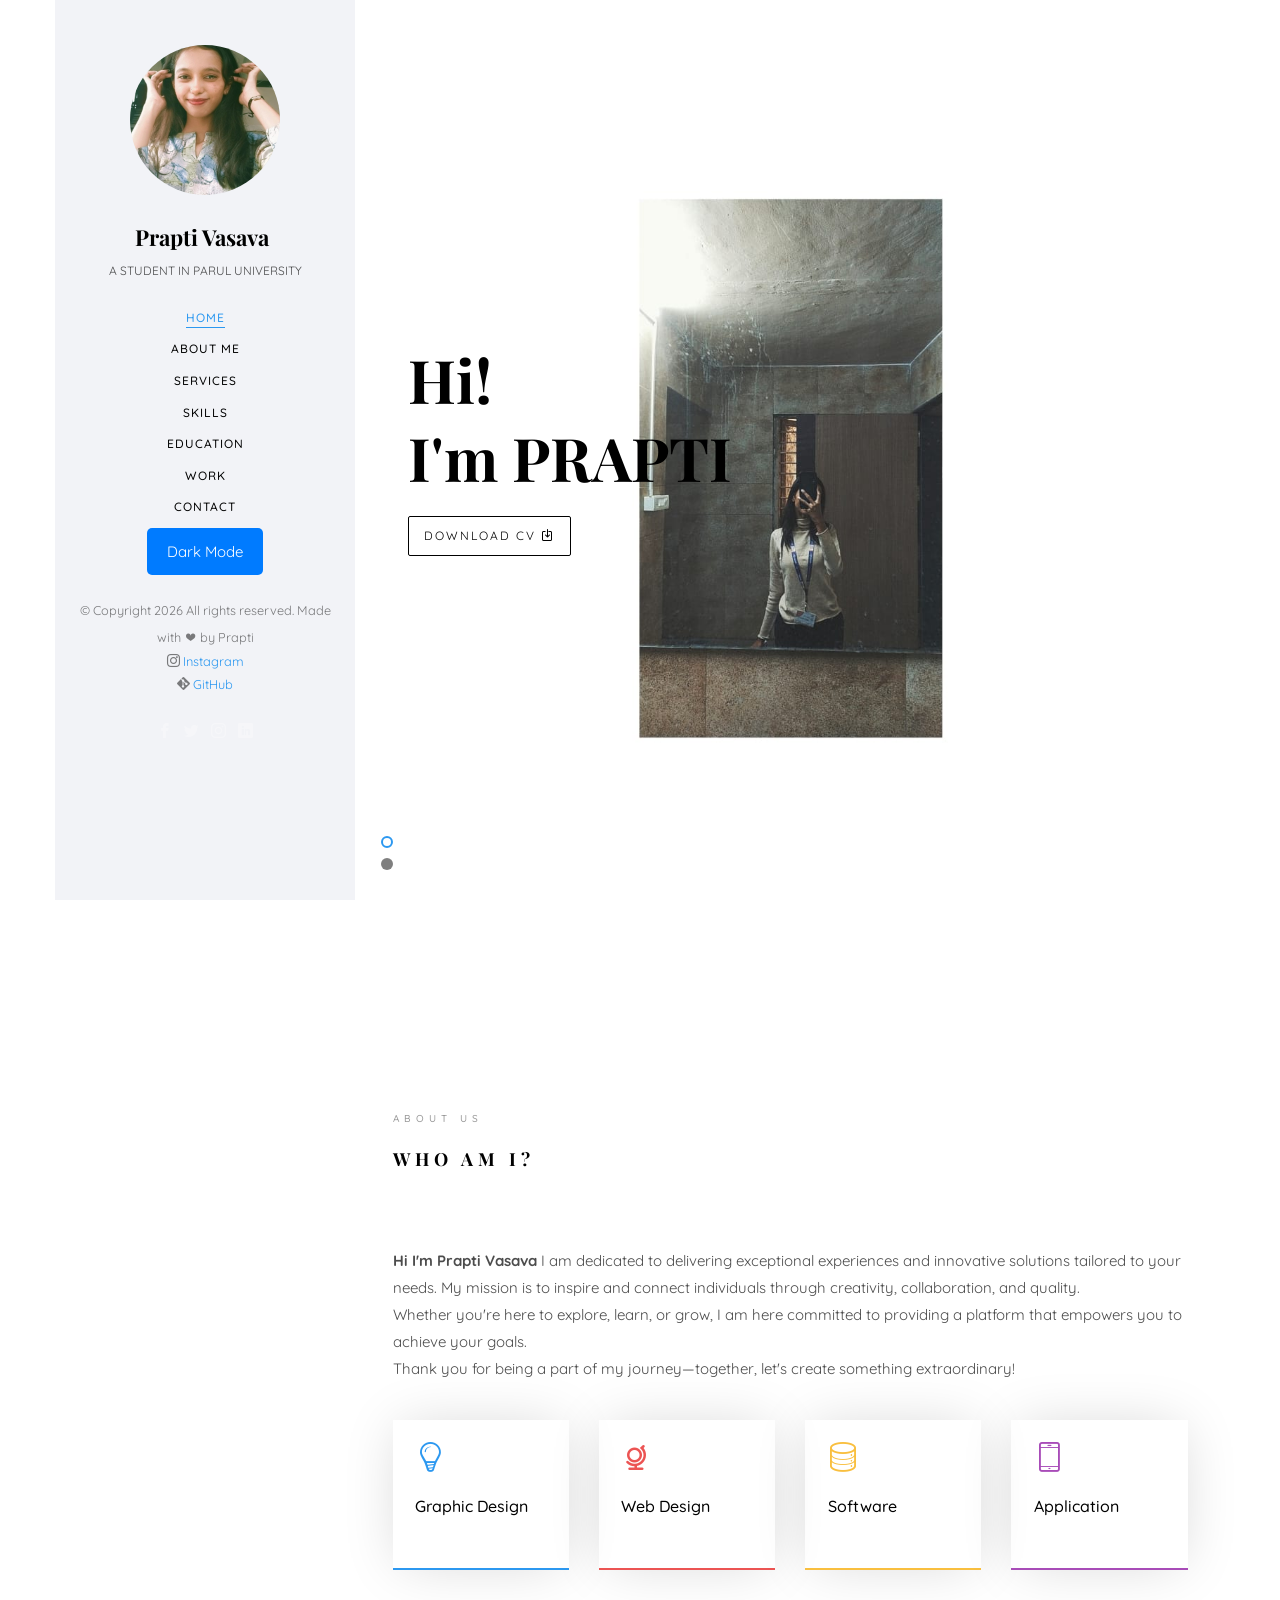
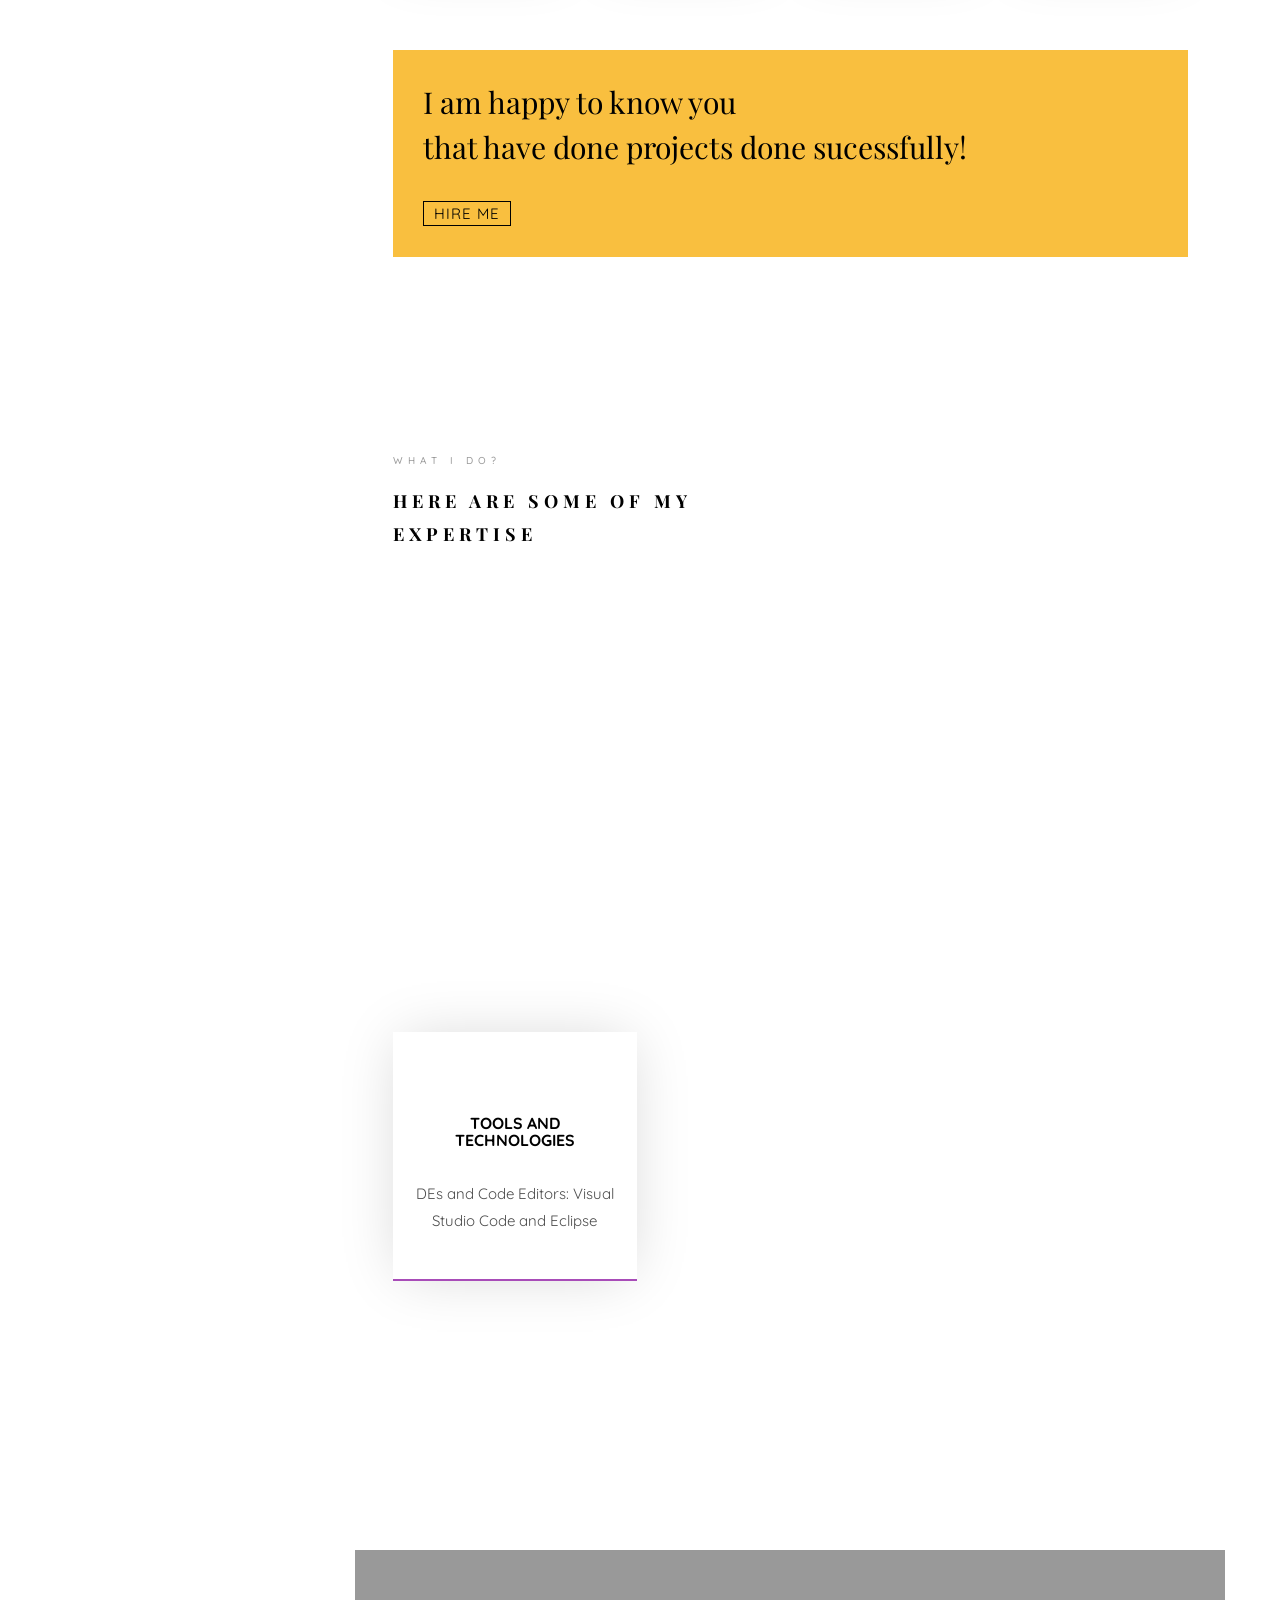
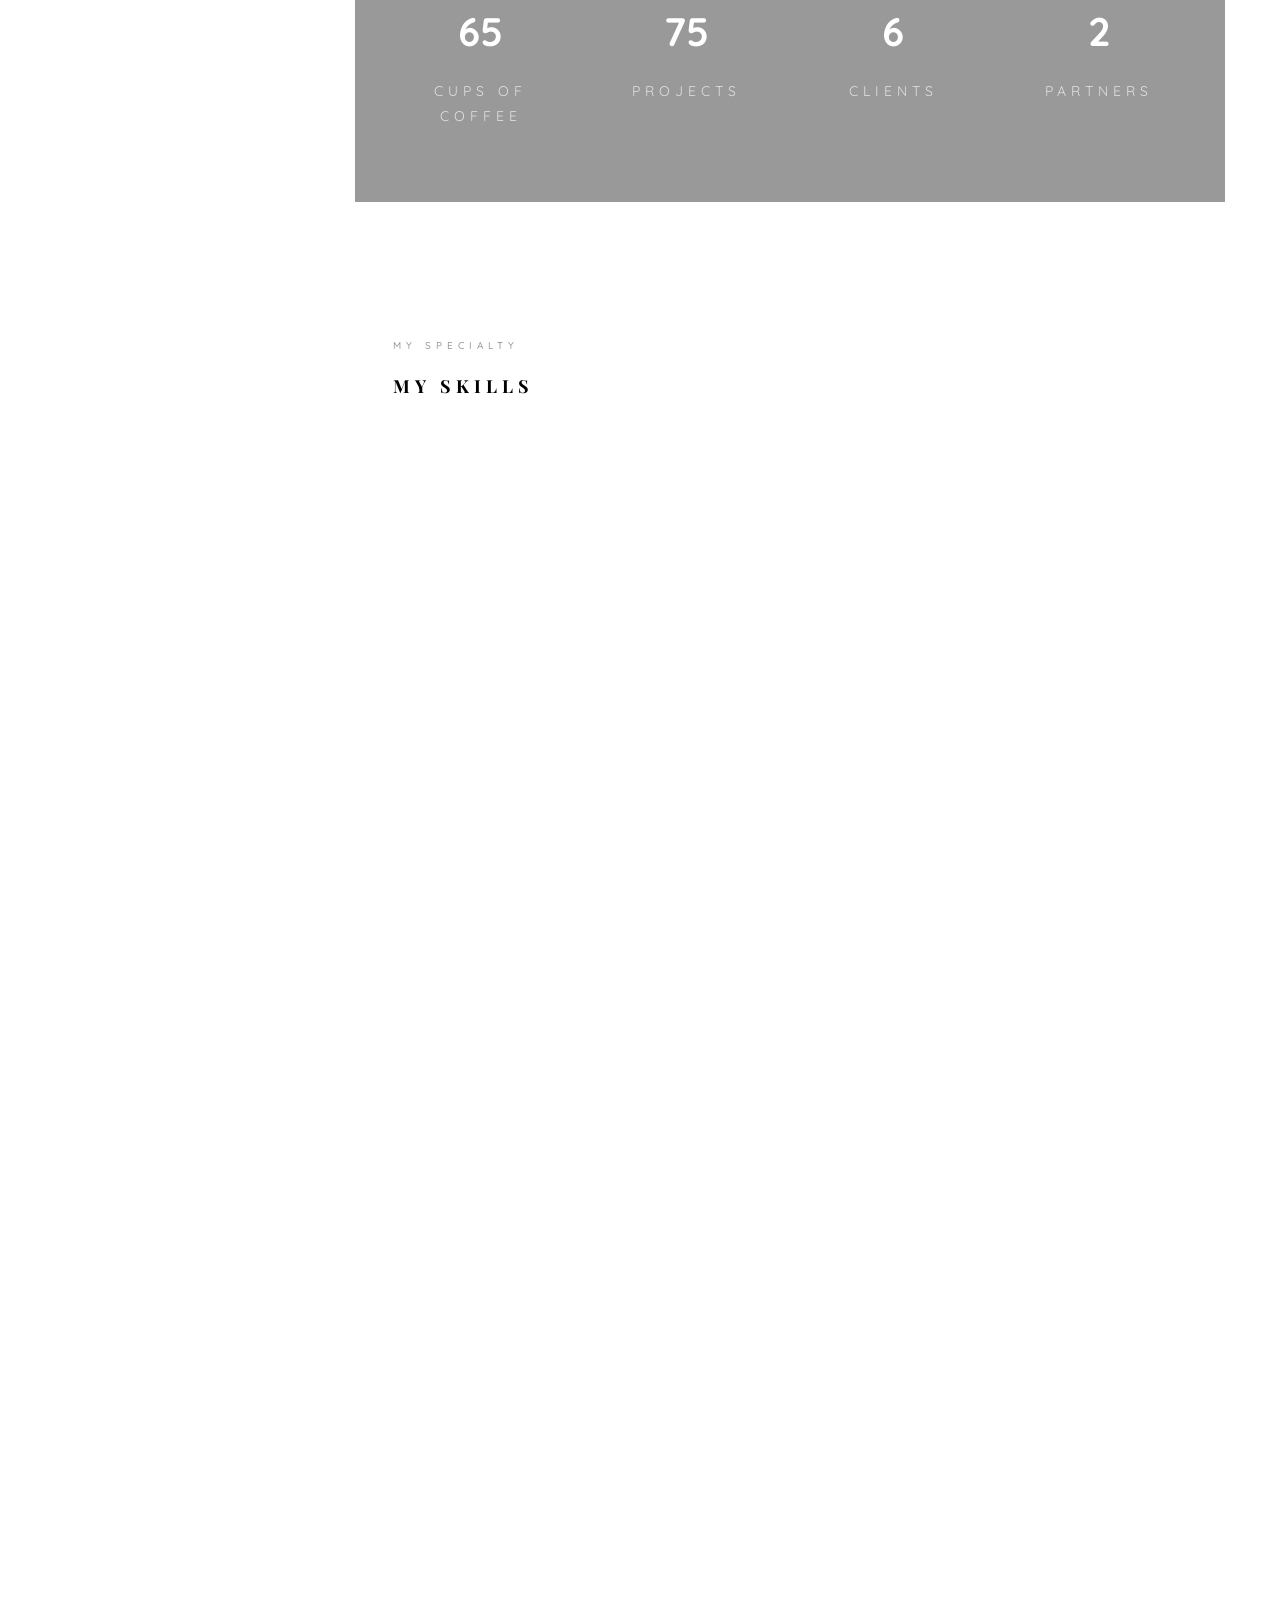
==== commit 564d64b7: "second commit" ====
--- a/index.html
+++ b/index.html
@@ -150,7 +150,7 @@
 					   					<div class="desc">
 						   					<h1>I am <br>a Designer</h1>
 												<h2><a href="https://colorlib.com/" target="_blank"></a></h2>
-												<p><a class="btn btn-primary btn-learn">View Portfolio <i class="icon-briefcase3"></i></a></p>
+												<p><a href="https://github.com/praptivsv">View GitProfile <i class="icon-briefcase3"></i></a></p>
 											</div>
 					   				</div>
 					   			</div>
@@ -337,7 +337,7 @@
 						</div>
 						<div class="col-md-6 animate-box" data-animate-effect="fadeInLeft">
 							<div class="progress-wrap">
-								<h3>Photoshop</h3>
+								<h3>Figma</h3>
 								<div class="progress">
 								 	<div class="progress-bar color-1" role="progressbar" aria-valuenow="50"
 								  	aria-valuemin="0" aria-valuemax="100" style="width:50%">
@@ -350,16 +350,16 @@
 							<div class="progress-wrap">
 								<h3>jQuery</h3>
 								<div class="progress">
-								 	<div class="progress-bar color-2" role="progressbar" aria-valuenow="60"
-								  	aria-valuemin="0" aria-valuemax="100" style="width:60%">
-								    <span>60%</span>
+								 	<div class="progress-bar color-2" role="progressbar" aria-valuenow="30"
+								  	aria-valuemin="0" aria-valuemax="100" style="width:30%">
+								    <span>30%</span>
 								  	</div>
 								</div>
 							</div>
 						</div>
 						<div class="col-md-6 animate-box" data-animate-effect="fadeInLeft">
 							<div class="progress-wrap">
-								<h3>HTML5</h3>
+								<h3>HTML</h3>
 								<div class="progress">
 								 	<div class="progress-bar color-3" role="progressbar" aria-valuenow="85"
 								  	aria-valuemin="0" aria-valuemax="100" style="width:85%">
@@ -370,7 +370,7 @@
 						</div>
 						<div class="col-md-6 animate-box" data-animate-effect="fadeInRight">
 							<div class="progress-wrap">
-								<h3>CSS3</h3>
+								<h3>CSS</h3>
 								<div class="progress">
 								 	<div class="progress-bar color-4" role="progressbar" aria-valuenow="50"
 								  	aria-valuemin="0" aria-valuemax="100" style="width:50%">
